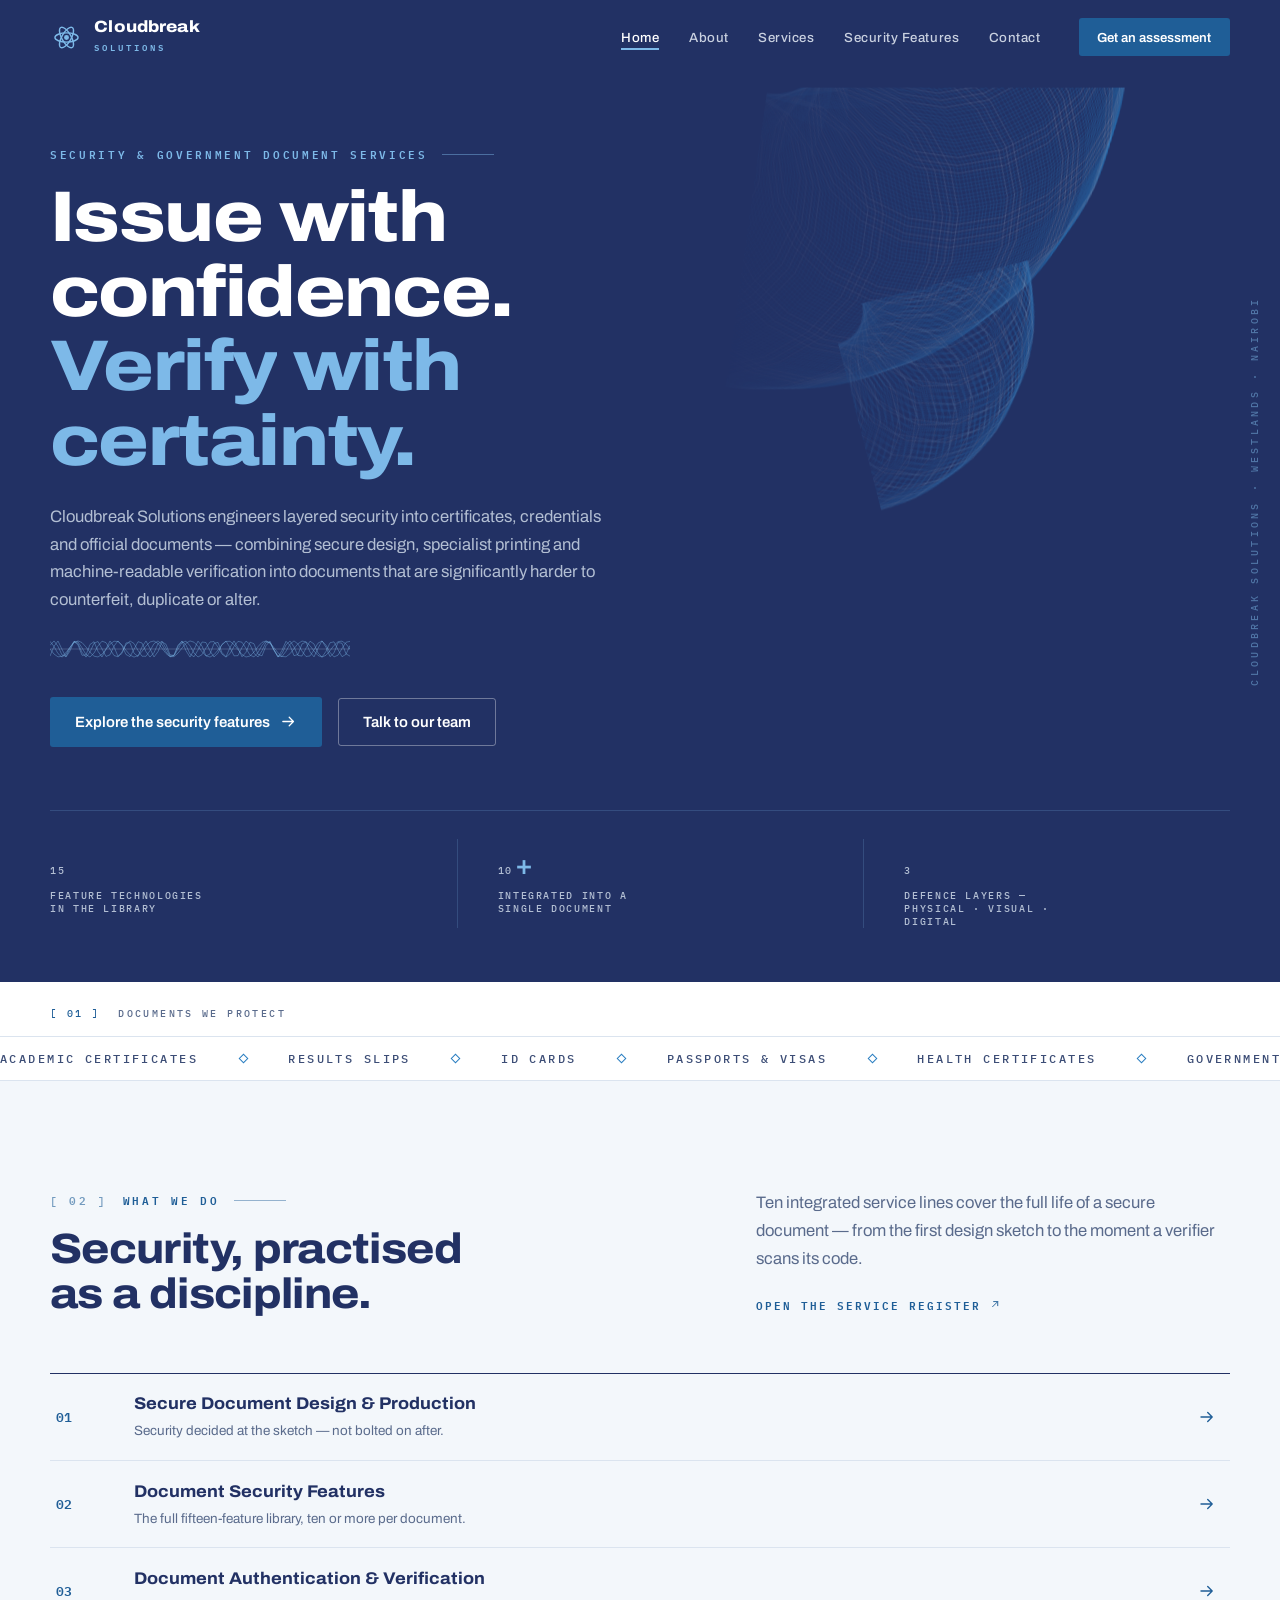
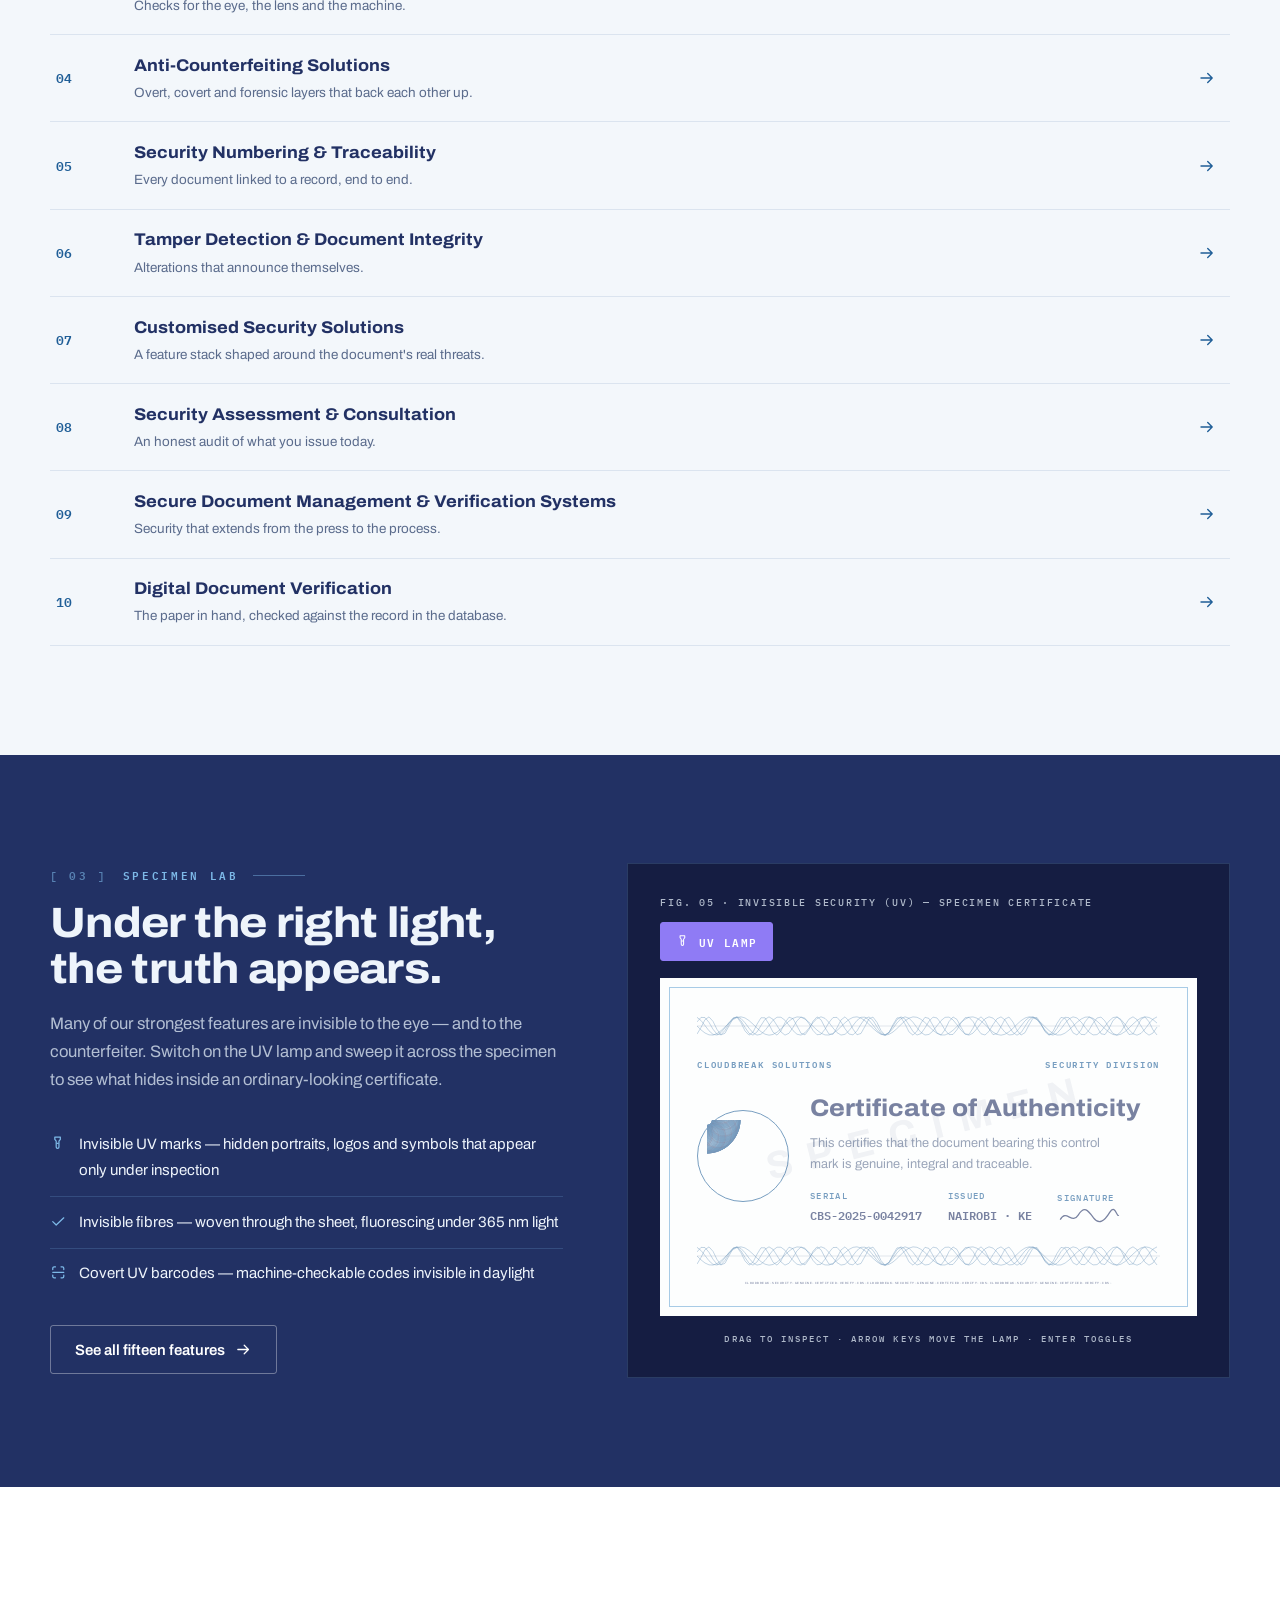
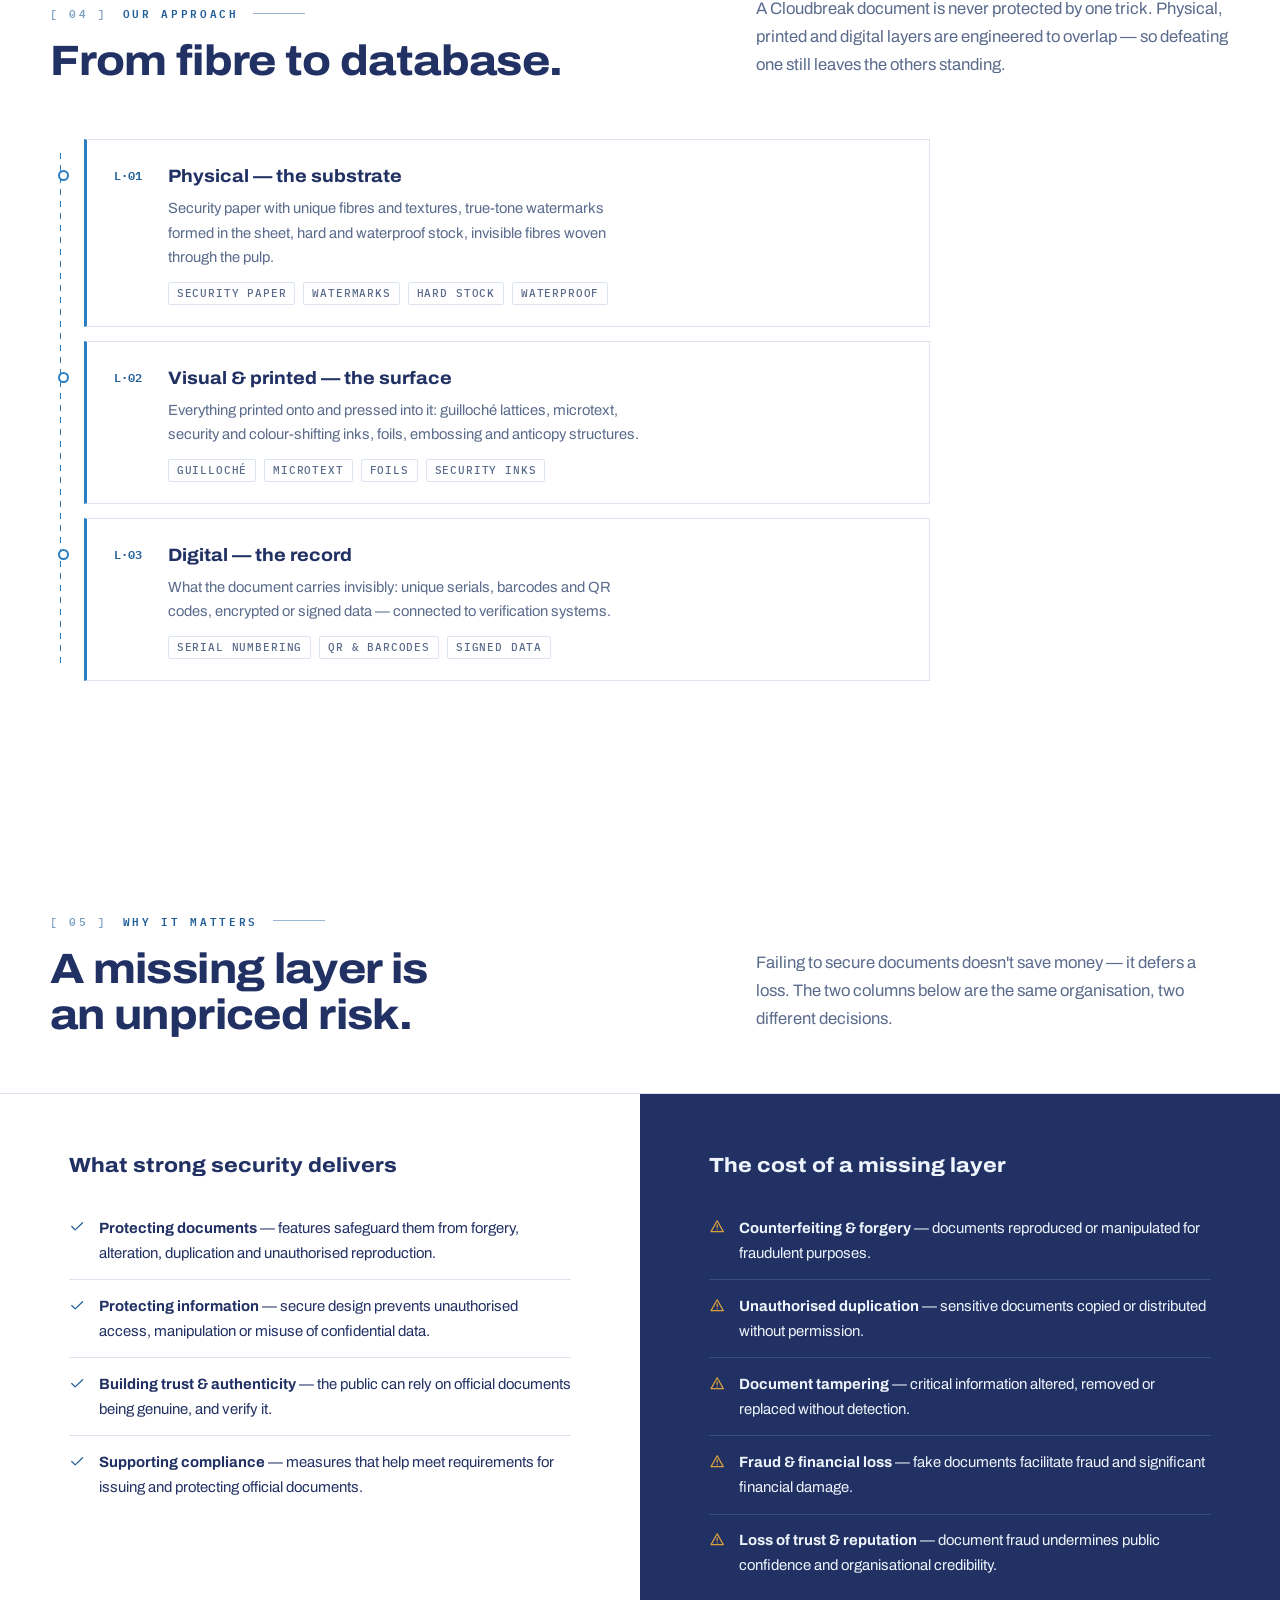
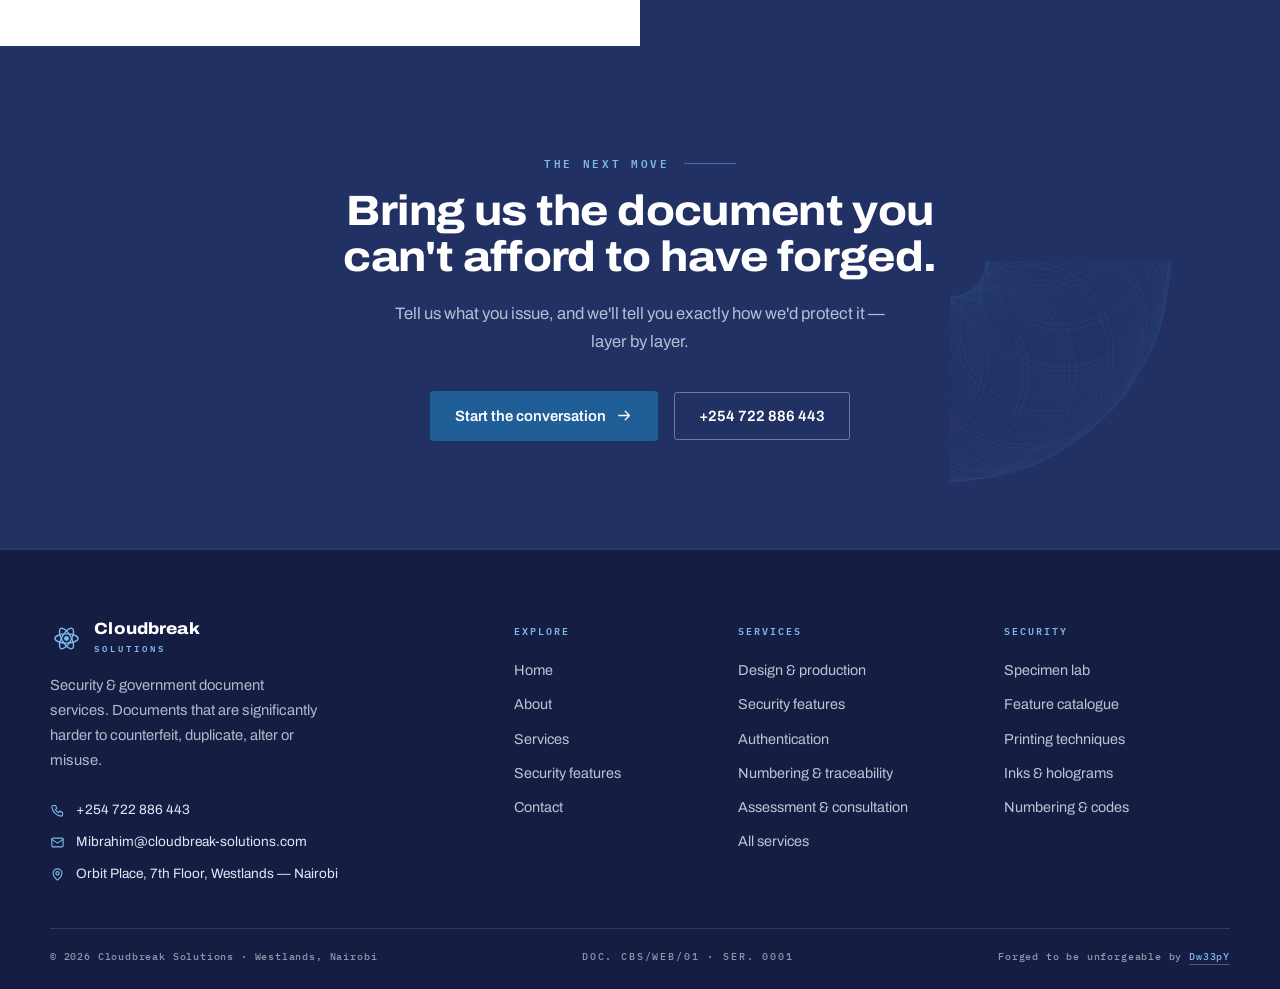
==== index.html @ 5cc78b17 "first commit" ====
<!DOCTYPE html>
<html lang="en">
<head>
<meta charset="UTF-8">
<meta name="viewport" content="width=device-width, initial-scale=1">
<title>Cloudbreak Solutions — Security & Government Document Services | Nairobi, Kenya</title>
<meta name="description" content="Cloudbreak Solutions engineers layered security into certificates, credentials and official documents — secure design, specialist printing and machine-readable verification. Westlands, Nairobi.">
<link rel="canonical" href="https://cloudbreak-solutions.com/">
<meta property="og:type" content="website">
<meta property="og:title" content="Cloudbreak Solutions — Security & Government Document Services">
<meta property="og:description" content="Documents that are significantly harder to counterfeit, duplicate or alter. Issue with confidence. Verify with certainty.">
<meta property="og:url" content="https://cloudbreak-solutions.com/">
<meta property="og:image" content="https://cloudbreak-solutions.com/images/og-image.jpg">
<meta name="twitter:card" content="summary_large_image">
<meta name="theme-color" content="#223164">
<link rel="icon" href="favicon.svg" type="image/svg+xml">
<link rel="manifest" href="site.webmanifest">
<link rel="preconnect" href="https://fonts.googleapis.com">
<link rel="preconnect" href="https://fonts.gstatic.com" crossorigin>
<link href="https://fonts.googleapis.com/css2?family=Archivo:wdth,wght@62..125,300..900&family=IBM+Plex+Mono:wght@400;500;600&display=swap" rel="stylesheet">
<link rel="stylesheet" href="styles.css">
<noscript><style>.rv{opacity:1;transform:none}.mq-track{animation:none}.mq{overflow-x:auto}.lamp,.bench-hint,.uv{display:none}</style></noscript>
<script type="application/ld+json">
{"@context":"https://schema.org","@type":"Organization","name":"Cloudbreak Solutions","url":"https://cloudbreak-solutions.com/","logo":"https://cloudbreak-solutions.com/favicon.svg","email":"Mibrahim@cloudbreak-solutions.com","telephone":"+254722886443","address":{"@type":"PostalAddress","streetAddress":"Orbit Place, 7th Floor, Westlands","addressLocality":"Nairobi","addressCountry":"KE"},"description":"Security and government document services — secure document design, security printing, authentication and verification."}
</script>
</head>
<body>
<a class="skip" href="#main">Skip to content</a>

<!-- ===== SVG ICON SPRITE — shared across all pages ===== -->
<svg xmlns="http://www.w3.org/2000/svg" style="display:none" aria-hidden="true">
  <symbol id="i-rose" viewBox="0 0 40 40"><g fill="none" stroke="currentColor" stroke-width="1.7"><ellipse cx="20" cy="20" rx="14" ry="5.6"/><ellipse cx="20" cy="20" rx="14" ry="5.6" transform="rotate(60 20 20)"/><ellipse cx="20" cy="20" rx="14" ry="5.6" transform="rotate(120 20 20)"/></g><circle cx="20" cy="20" r="3" fill="currentColor"/></symbol>
  <symbol id="i-arrow" viewBox="0 0 24 24"><path d="M4 12h15M13 6l6 6-6 6"/></symbol>
  <symbol id="i-up" viewBox="0 0 24 24"><path d="M7 17 17 7M9 7h8v8"/></symbol>
  <symbol id="i-phone" viewBox="0 0 24 24"><path d="M5 4h4l2 5-2.5 1.5a12 12 0 0 0 5 5L15 13l5 2v4a2 2 0 0 1-2.2 2A17 17 0 0 1 3 6.2 2 2 0 0 1 5 4z"/></symbol>
  <symbol id="i-mail" viewBox="0 0 24 24"><rect x="3" y="5" width="18" height="14" rx="2"/><path d="m3 7 9 6 9-6"/></symbol>
  <symbol id="i-pin" viewBox="0 0 24 24"><path d="M12 21s-7-5.4-7-11a7 7 0 0 1 14 0c0 5.6-7 11-7 11z"/><circle cx="12" cy="10" r="2.6"/></symbol>
  <symbol id="i-check" viewBox="0 0 24 24"><path d="m4 12.5 5 5L20 7"/></symbol>
  <symbol id="i-alert" viewBox="0 0 24 24"><path d="M12 4 21 20H3L12 4z"/><path d="M12 10v4M12 17.2v.1"/></symbol>
  <symbol id="i-uv" viewBox="0 0 24 24"><path d="M7 3h8v3.5L13 9v8.5a2 2 0 0 1-4 0V9L7 6.5V3z"/><path d="M10 12h2"/></symbol>
  <symbol id="i-layers" viewBox="0 0 24 24"><path d="m12 3 9 5-9 5-9-5 9-5z"/><path d="m3 13 9 5 9-5"/><path d="m3 17 9 5 9-5" opacity=".45"/></symbol>
  <symbol id="i-send" viewBox="0 0 24 24"><path d="M22 3 11 14M22 3l-7 19-4-9-9-4 20-7z"/></symbol>
  <symbol id="i-ok" viewBox="0 0 24 24"><circle cx="12" cy="12" r="9"/><path d="m8 12.5 2.8 2.8L16.5 9"/></symbol>
  <symbol id="i-chev" viewBox="0 0 24 24"><path d="m6 9 6 6 6-6"/></symbol>
  <symbol id="i-scan" viewBox="0 0 24 24"><path d="M4 8V6a2 2 0 0 1 2-2h2M16 4h2a2 2 0 0 1 2 2v2M20 16v2a2 2 0 0 1-2 2h-2M8 20H6a2 2 0 0 1-2-2v-2M4 12h16"/></symbol>
  <symbol id="i-shield" viewBox="0 0 24 24"><path d="m12 3 7 3v5.5c0 4.7-3.2 7.6-7 8.9-3.8-1.3-7-4.2-7-8.9V6l7-3z"/></symbol>
</svg>

<!-- ===== HEADER ===== -->
<header class="hdr">
  <div class="hdr-in container">
    <a class="brand" href="index.html">
      <svg class="brand-mark" aria-hidden="true" focusable="false"><use href="#i-rose"/></svg>
      <span class="brand-txt">Cloudbreak<small>SOLUTIONS</small></span>
    </a>
    <nav class="nav" aria-label="Primary">
      <ul class="nav-list">
        <li><a href="index.html" aria-current="page">Home</a></li>
        <li><a href="about.html">About</a></li>
        <li><a href="services.html">Services</a></li>
        <li><a href="features.html">Security Features</a></li>
        <li><a href="contact.html">Contact</a></li>
      </ul>
    </nav>
    <a class="btn btn-primary btn-sm hdr-cta" href="contact.html">Get an assessment</a>
    <button class="nav-toggle" type="button" aria-expanded="false" aria-controls="mnav" aria-label="Open menu"><span></span><span></span></button>
  </div>
</header>

<!-- ===== MOBILE NAV ===== -->
<div class="mnav" id="mnav" aria-hidden="true">
  <nav class="mnav-nav" aria-label="Mobile">
    <a href="index.html" style="--i:0"><span class="mn">01</span>Home</a>
    <a href="about.html" style="--i:1"><span class="mn">02</span>About</a>
    <a href="services.html" style="--i:2"><span class="mn">03</span>Services</a>
    <a href="features.html" style="--i:3"><span class="mn">04</span>Security Features</a>
    <a href="contact.html" style="--i:4"><span class="mn">05</span>Contact</a>
    <a class="btn btn-primary mnav-cta" href="contact.html" style="--i:5">Get an assessment</a>
  </nav>
  <div class="mnav-foot mono">
    <a href="tel:+254722886443">+254 722 886 443</a>
    <a href="mailto:Mibrahim@cloudbreak-solutions.com">Mibrahim@cloudbreak-solutions.com</a>
  </div>
</div>

<main id="main">

  <!-- ===== HERO — animated guilloché rosette ===== -->
  <section class="hero">
    <div class="hero-cv" aria-hidden="true"><canvas data-guilloche="hero"></canvas></div>
    <p class="hero-side mono" aria-hidden="true">CLOUDBREAK SOLUTIONS · WESTLANDS · NAIROBI</p>
    <div class="container hero-in">
      <div class="hero-body">
        <p class="eyebrow rv">Security &amp; Government Document Services</p>
        <h1 class="h-display">
          <span class="split" data-split>Issue with confidence.</span>
          <span class="split tone" data-split>Verify with certainty.</span>
        </h1>
        <p class="lead">Cloudbreak Solutions engineers layered security into certificates, credentials and official documents — combining secure design, specialist printing and machine-readable verification into documents that are significantly harder to counterfeit, duplicate or alter.</p>
        <canvas class="hero-orn" data-guilloche="strip" data-ink="dark" aria-hidden="true"></canvas>
        <div class="hero-cta rv">
          <a class="btn btn-primary" href="features.html">Explore the security features <svg class="ic" aria-hidden="true"><use href="#i-arrow"/></svg></a>
          <a class="btn btn-ghost" href="contact.html">Talk to our team</a>
        </div>
      </div>
      <div class="hero-stats rv">
        <div class="stat"><b><span data-count="15">15</span></b><span>feature technologies in the library</span></div>
        <div class="stat"><b><span data-count="10">10</span><i class="sfx">+</i></b><span>integrated into a single document</span></div>
        <div class="stat"><b><span data-count="3">3</span></b><span>defence layers — physical · visual · digital</span></div>
      </div>
    </div>
  </section>

  <!-- ===== 01 · DOCUMENTS WE PROTECT — marquee ===== -->
  <section class="mq-sec" aria-label="Documents we protect">
    <div class="container"><p class="mq-cap mono"><span class="idx">[ 01 ]</span> DOCUMENTS WE PROTECT</p></div>
    <div class="mq">
      <div class="mq-track" data-mq>
        <div class="mq-group">
          <span class="mq-item">Academic certificates</span><span class="mq-item">Results slips</span><span class="mq-item">ID cards</span><span class="mq-item">Passports &amp; visas</span><span class="mq-item">Health certificates</span><span class="mq-item">Government licences</span><span class="mq-item">Security clearances</span><span class="mq-item">Birth certificates</span><span class="mq-item">Land documents</span><span class="mq-item">Official letters</span><span class="mq-item">Tickets &amp; secure labels</span><span class="mq-item">Product authentication</span>
        </div>
      </div>
    </div>
  </section>

  <!-- ===== 02 · WHAT WE DO — service register ===== -->
  <section class="sec sec-tint">
    <div class="container">
      <div class="sec-head">
        <div>
          <p class="eyebrow rv"><span class="idx">[ 02 ]</span> WHAT WE DO</p>
          <h2 class="h-sec rv">Security, practised as a discipline.</h2>
        </div>
        <div class="rv">
          <p class="lead">Ten integrated service lines cover the full life of a secure document — from the first design sketch to the moment a verifier scans its code.</p>
          <a class="sec-link mono" href="services.html">Open the service register <svg class="ic" aria-hidden="true"><use href="#i-up"/></svg></a>
        </div>
      </div>
      <div class="ledger">
        <a class="lrow rv" href="services.html#svc-1"><span class="lrow-n mono">01</span><span class="lrow-b"><strong>Secure Document Design &amp; Production</strong><em>Security decided at the sketch — not bolted on after.</em></span><svg class="ic" aria-hidden="true"><use href="#i-arrow"/></svg></a>
        <a class="lrow rv" style="--d:.04s" href="services.html#svc-2"><span class="lrow-n mono">02</span><span class="lrow-b"><strong>Document Security Features</strong><em>The full fifteen-feature library, ten or more per document.</em></span><svg class="ic" aria-hidden="true"><use href="#i-arrow"/></svg></a>
        <a class="lrow rv" style="--d:.08s" href="services.html#svc-3"><span class="lrow-n mono">03</span><span class="lrow-b"><strong>Document Authentication &amp; Verification</strong><em>Checks for the eye, the lens and the machine.</em></span><svg class="ic" aria-hidden="true"><use href="#i-arrow"/></svg></a>
        <a class="lrow rv" style="--d:.12s" href="services.html#svc-4"><span class="lrow-n mono">04</span><span class="lrow-b"><strong>Anti-Counterfeiting Solutions</strong><em>Overt, covert and forensic layers that back each other up.</em></span><svg class="ic" aria-hidden="true"><use href="#i-arrow"/></svg></a>
        <a class="lrow rv" style="--d:.16s" href="services.html#svc-5"><span class="lrow-n mono">05</span><span class="lrow-b"><strong>Security Numbering &amp; Traceability</strong><em>Every document linked to a record, end to end.</em></span><svg class="ic" aria-hidden="true"><use href="#i-arrow"/></svg></a>
        <a class="lrow rv" style="--d:.2s" href="services.html#svc-6"><span class="lrow-n mono">06</span><span class="lrow-b"><strong>Tamper Detection &amp; Document Integrity</strong><em>Alterations that announce themselves.</em></span><svg class="ic" aria-hidden="true"><use href="#i-arrow"/></svg></a>
        <a class="lrow rv" style="--d:.24s" href="services.html#svc-7"><span class="lrow-n mono">07</span><span class="lrow-b"><strong>Customised Security Solutions</strong><em>A feature stack shaped around the document's real threats.</em></span><svg class="ic" aria-hidden="true"><use href="#i-arrow"/></svg></a>
        <a class="lrow rv" style="--d:.28s" href="services.html#svc-8"><span class="lrow-n mono">08</span><span class="lrow-b"><strong>Security Assessment &amp; Consultation</strong><em>An honest audit of what you issue today.</em></span><svg class="ic" aria-hidden="true"><use href="#i-arrow"/></svg></a>
        <a class="lrow rv" style="--d:.32s" href="services.html#svc-9"><span class="lrow-n mono">09</span><span class="lrow-b"><strong>Secure Document Management &amp; Verification Systems</strong><em>Security that extends from the press to the process.</em></span><svg class="ic" aria-hidden="true"><use href="#i-arrow"/></svg></a>
        <a class="lrow rv" style="--d:.36s" href="services.html#svc-10"><span class="lrow-n mono">10</span><span class="lrow-b"><strong>Digital Document Verification</strong><em>The paper in hand, checked against the record in the database.</em></span><svg class="ic" aria-hidden="true"><use href="#i-arrow"/></svg></a>
      </div>
    </div>
  </section>

  <!-- ===== 03 · SPECIMEN LAB — interactive UV demo ===== -->
  <section class="sec sec-dark">
    <div class="container">
      <div class="uv-grid">
        <div class="uv-copy">
          <p class="eyebrow rv"><span class="idx">[ 03 ]</span> SPECIMEN LAB</p>
          <h2 class="h-sec rv">Under the right light, the truth appears.</h2>
          <p class="lead rv">Many of our strongest features are invisible to the eye — and to the counterfeiter. Switch on the UV lamp and sweep it across the specimen to see what hides inside an ordinary-looking certificate.</p>
          <ul class="tick-list rv">
            <li><svg class="ic" aria-hidden="true"><use href="#i-uv"/></svg><span>Invisible UV marks — hidden portraits, logos and symbols that appear only under inspection</span></li>
            <li><svg class="ic" aria-hidden="true"><use href="#i-check"/></svg><span>Invisible fibres — woven through the sheet, fluorescing under 365&nbsp;nm light</span></li>
            <li><svg class="ic" aria-hidden="true"><use href="#i-scan"/></svg><span>Covert UV barcodes — machine-checkable codes invisible in daylight</span></li>
          </ul>
          <a class="btn btn-ghost rv" href="features.html">See all fifteen features <svg class="ic" aria-hidden="true"><use href="#i-arrow"/></svg></a>
        </div>

        <!-- UV lamp bench — JS-driven: drag / arrow keys / Enter to toggle -->
        <div class="bench uv-bench rv" tabindex="0" role="group" aria-label="Interactive UV lamp demonstration. Press Enter to toggle the lamp, use the arrow keys to move it.">
          <div class="bench-bar">
            <span class="bench-cap">FIG. 05 · INVISIBLE SECURITY (UV) — SPECIMEN CERTIFICATE</span>
            <button class="lamp" type="button" aria-pressed="false"><svg class="ic" aria-hidden="true"><use href="#i-uv"/></svg>UV LAMP</button>
          </div>
          <div class="cert">
            <canvas class="cert-strip" data-guilloche="strip" data-ink="light" aria-hidden="true"></canvas>
            <div class="cert-head"><span>CLOUDBREAK SOLUTIONS</span><span>SECURITY DIVISION</span></div>
            <div class="cert-body">
              <div class="cert-seal"><canvas data-guilloche="rosette" data-ink="light" aria-hidden="true"></canvas></div>
              <div>
                <h3 class="cert-title">Certificate of Authenticity</h3>
                <p class="cert-line">This certifies that the document bearing this control mark is genuine, integral and traceable.</p>
                <div class="cert-meta">
                  <div><span>SERIAL</span><b>CBS-2025-0042917</b></div>
                  <div><span>ISSUED</span><b>NAIROBI · KE</b></div>
                  <div><span>SIGNATURE</span><svg viewBox="0 0 70 20" aria-hidden="true"><path d="M3 14C10 2 16 20 23 9S34 4 40 12 52 16 58 6 66 12 68 9" fill="none" stroke="currentColor" stroke-width="1.4"/></svg></div>
                </div>
              </div>
            </div>
            <canvas class="cert-strip" data-guilloche="strip" data-ink="light" aria-hidden="true"></canvas>
            <p class="cert-micro" aria-hidden="true">CL0UDBREAK·SECURITY·GENUINE·CERTIFIED·VERIFY·CBS·CL0UDBREAK·SECURITY·GENUINE·CERTIFIED·VERIFY·CBS·CL0UDBREAK·SECURITY·GENUINE·CERTIFIED·VERIFY·CBS·</p>
            <!-- UV-reactive layer — revealed only inside the lamp beam -->
            <div class="uv" aria-hidden="true">
              <span class="uv-word">UV VERIFIED</span>
              <span class="uv-portrait"><svg viewBox="0 0 100 100" aria-hidden="true"><circle cx="50" cy="34" r="16"/><path d="M18 96c2-22 15-32 32-32s30 10 32 32"/></svg></span>
              <span class="uv-code"></span>
              <span class="uv-fibres"></span>
            </div>
            <span class="torch" aria-hidden="true"></span>
          </div>
          <span class="bench-hint mono">DRAG TO INSPECT · ARROW KEYS MOVE THE LAMP · ENTER TOGGLES</span>
        </div>
      </div>
    </div>
  </section>

  <!-- ===== 04 · OUR APPROACH — document cross-section ===== -->
  <section class="sec">
    <div class="container">
      <div class="sec-head">
        <div>
          <p class="eyebrow rv"><span class="idx">[ 04 ]</span> OUR APPROACH</p>
          <h2 class="h-sec rv">From fibre to database.</h2>
        </div>
        <p class="lead rv">A Cloudbreak document is never protected by one trick. Physical, printed and digital layers are engineered to overlap — so defeating one still leaves the others standing.</p>
      </div>
      <div class="stack">
        <div class="stack-row rv">
          <span class="stack-num mono">L·01</span>
          <div>
            <h3>Physical — the substrate</h3>
            <p>Security paper with unique fibres and textures, true-tone watermarks formed in the sheet, hard and waterproof stock, invisible fibres woven through the pulp.</p>
            <div class="stack-tags"><span class="tag">Security paper</span><span class="tag">Watermarks</span><span class="tag">Hard stock</span><span class="tag">Waterproof</span></div>
          </div>
        </div>
        <div class="stack-row rv" style="--d:.08s">
          <span class="stack-num mono">L·02</span>
          <div>
            <h3>Visual &amp; printed — the surface</h3>
            <p>Everything printed onto and pressed into it: guilloché lattices, microtext, security and colour-shifting inks, foils, embossing and anticopy structures.</p>
            <div class="stack-tags"><span class="tag">Guilloché</span><span class="tag">Microtext</span><span class="tag">Foils</span><span class="tag">Security inks</span></div>
          </div>
        </div>
        <div class="stack-row rv" style="--d:.16s">
          <span class="stack-num mono">L·03</span>
          <div>
            <h3>Digital — the record</h3>
            <p>What the document carries invisibly: unique serials, barcodes and QR codes, encrypted or signed data — connected to verification systems.</p>
            <div class="stack-tags"><span class="tag">Serial numbering</span><span class="tag">QR &amp; barcodes</span><span class="tag">Signed data</span></div>
          </div>
        </div>
      </div>
    </div>
  </section>

  <!-- ===== 05 · WHY IT MATTERS — deliver vs risk ===== -->
  <section class="sec" style="padding-bottom:0">
    <div class="container sec-head">
      <div>
        <p class="eyebrow rv"><span class="idx">[ 05 ]</span> WHY IT MATTERS</p>
        <h2 class="h-sec rv">A missing layer is an unpriced risk.</h2>
      </div>
      <p class="lead rv">Failing to secure documents doesn't save money — it defers a loss. The two columns below are the same organisation, two different decisions.</p>
    </div>
    <div class="risk-grid rv">
      <div class="risk-col risk-gain">
        <div class="container">
          <h3>What strong security delivers</h3>
          <ul class="risk-list">
            <li><svg class="ic" aria-hidden="true"><use href="#i-check"/></svg><span><strong>Protecting documents</strong> — features safeguard them from forgery, alteration, duplication and unauthorised reproduction.</span></li>
            <li><svg class="ic" aria-hidden="true"><use href="#i-check"/></svg><span><strong>Protecting information</strong> — secure design prevents unauthorised access, manipulation or misuse of confidential data.</span></li>
            <li><svg class="ic" aria-hidden="true"><use href="#i-check"/></svg><span><strong>Building trust &amp; authenticity</strong> — the public can rely on official documents being genuine, and verify it.</span></li>
            <li><svg class="ic" aria-hidden="true"><use href="#i-check"/></svg><span><strong>Supporting compliance</strong> — measures that help meet requirements for issuing and protecting official documents.</span></li>
          </ul>
        </div>
      </div>
      <div class="risk-col risk-loss">
        <div class="container">
          <h3>The cost of a missing layer</h3>
          <ul class="risk-list">
            <li><svg class="ic" aria-hidden="true"><use href="#i-alert"/></svg><span><strong>Counterfeiting &amp; forgery</strong> — documents reproduced or manipulated for fraudulent purposes.</span></li>
            <li><svg class="ic" aria-hidden="true"><use href="#i-alert"/></svg><span><strong>Unauthorised duplication</strong> — sensitive documents copied or distributed without permission.</span></li>
            <li><svg class="ic" aria-hidden="true"><use href="#i-alert"/></svg><span><strong>Document tampering</strong> — critical information altered, removed or replaced without detection.</span></li>
            <li><svg class="ic" aria-hidden="true"><use href="#i-alert"/></svg><span><strong>Fraud &amp; financial loss</strong> — fake documents facilitate fraud and significant financial damage.</span></li>
            <li><svg class="ic" aria-hidden="true"><use href="#i-alert"/></svg><span><strong>Loss of trust &amp; reputation</strong> — document fraud undermines public confidence and organisational credibility.</span></li>
          </ul>
        </div>
      </div>
    </div>
  </section>

  <!-- ===== CTA ===== -->
  <section class="cta">
    <div class="cta-cv" aria-hidden="true"><canvas data-guilloche="rosette"></canvas></div>
    <div class="container cta-in">
      <p class="eyebrow rv" style="justify-content:center">The next move</p>
      <h2 class="h-sec rv">Bring us the document you can't afford to have forged.</h2>
      <p class="lead rv">Tell us what you issue, and we'll tell you exactly how we'd protect it — layer by layer.</p>
      <div class="hero-cta rv" style="justify-content:center">
        <a class="btn btn-primary" href="contact.html">Start the conversation <svg class="ic" aria-hidden="true"><use href="#i-arrow"/></svg></a>
        <a class="btn btn-ghost mono" href="tel:+254722886443">+254 722 886 443</a>
      </div>
    </div>
  </section>
</main>

<!-- ===== FOOTER ===== -->
<footer class="ftr">
  <div class="container ftr-top">
    <div class="ftr-brand">
      <a class="brand" href="index.html">
        <svg class="brand-mark" aria-hidden="true"><use href="#i-rose"/></svg>
        <span class="brand-txt">Cloudbreak<small>SOLUTIONS</small></span>
      </a>
      <p>Security &amp; government document services. Documents that are significantly harder to counterfeit, duplicate, alter or misuse.</p>
      <ul class="ftr-ctt">
        <li><svg class="ic" aria-hidden="true"><use href="#i-phone"/></svg><a href="tel:+254722886443">+254 722 886 443</a></li>
        <li><svg class="ic" aria-hidden="true"><use href="#i-mail"/></svg><a href="mailto:Mibrahim@cloudbreak-solutions.com">Mibrahim@cloudbreak-solutions.com</a></li>
        <li><svg class="ic" aria-hidden="true"><use href="#i-pin"/></svg><span>Orbit Place, 7th Floor, Westlands — Nairobi</span></li>
      </ul>
    </div>
    <div class="ftr-col">
      <h4>Explore</h4>
      <ul>
        <li><a href="index.html">Home</a></li>
        <li><a href="about.html">About</a></li>
        <li><a href="services.html">Services</a></li>
        <li><a href="features.html">Security features</a></li>
        <li><a href="contact.html">Contact</a></li>
      </ul>
    </div>
    <div class="ftr-col">
      <h4>Services</h4>
      <ul>
        <li><a href="services.html#svc-1">Design &amp; production</a></li>
        <li><a href="services.html#svc-2">Security features</a></li>
        <li><a href="services.html#svc-3">Authentication</a></li>
        <li><a href="services.html#svc-5">Numbering &amp; traceability</a></li>
        <li><a href="services.html#svc-8">Assessment &amp; consultation</a></li>
        <li><a href="services.html">All services</a></li>
      </ul>
    </div>
    <div class="ftr-col">
      <h4>Security</h4>
      <ul>
        <li><a href="features.html#lab">Specimen lab</a></li>
        <li><a href="features.html#catalog">Feature catalogue</a></li>
        <li><a href="features.html#print">Printing techniques</a></li>
        <li><a href="features.html#inks">Inks &amp; holograms</a></li>
        <li><a href="features.html#codes">Numbering &amp; codes</a></li>
      </ul>
    </div>
  </div>
  <div class="container ftr-bot">
    <p>© <span data-year>2025</span> Cloudbreak Solutions · Westlands, Nairobi</p>
    <p class="ftr-serial">DOC. CBS/WEB/01 · SER. 0001</p>
    <p class="ftr-credit">Forged to be unforgeable by <a href="https://dw33py.netlify.app" target="_blank" rel="noopener noreferrer">Dw33pY</a></p>
  </div>
</footer>

<script src="script.js"></script>
</body>
</html>
---- styles.css ----
/* ==========================================================================
   CLOUDBREAK SOLUTIONS — styles.css
   Design language: security-print specimen sheet. Navy #223164, brand blue
   #2a7ec1, white. Sharp corners, hairlines, mono labels, guilloché motifs.
   ========================================================================== */

/* ====== QUICK SETTINGS — edit these, don't touch below ====== */
:root{
  --navy:#223164;            /* primary brand navy — headers, dark sections */
  --navy-deep:#151d42;       /* darker navy shade — footer, bench panels */
  --accent:#2a7ec1;          /* brand blue — graphics, links, large accents */
  --accent-deep:#1f5e97;     /* darker blue shade — buttons & small text on white (AA) */
  --accent-bright:#7db9e8;   /* light blue tint — accents on navy backgrounds */
  --paper:#ffffff;
  --paper-tint:#f3f7fb;      /* near-white blue tint — alternating light sections */
  --muted:#5a6b8c;           /* secondary text on light */
  --muted-dark:rgba(230,240,250,.74); /* secondary text on navy */
  --line:#dbe4ef;            /* hairlines on light */
  --line-dark:rgba(125,185,232,.2);   /* hairlines on navy */
  --uv:#8f7bf5;              /* UV violet — demo elements ONLY (represents real UV ink) */
  --gold:#c19a3f;            /* gold foil — specimen seal ONLY */
  --risk:#d9a13b;            /* amber — risk markers ONLY */
  --err:#b3261e;             /* form error red */
  --ok:#1e7d46;              /* form success green */
  --font-d:'Archivo','Helvetica Neue',Helvetica,Arial,sans-serif;
  --font-m:'IBM Plex Mono','Courier New',monospace;
  --ease:cubic-bezier(.22,.75,.25,1);
  --max:1180px;
}

/* ===== Reset & base ===== */
*,*::before,*::after{box-sizing:border-box;margin:0;padding:0}
html{scroll-behavior:smooth;scroll-padding-top:96px;color-scheme:light}
body{font:400 1.02rem/1.68 var(--font-d);color:var(--navy);background:var(--paper);-webkit-font-smoothing:antialiased;overflow-x:clip}
img{max-width:100%;display:block}
a{color:inherit}
button{font:inherit;color:inherit}
::selection{background:var(--accent);color:#fff}
:focus-visible{outline:2px solid var(--accent);outline-offset:3px;border-radius:2px}
.sec-dark :focus-visible,.hero :focus-visible,.cta :focus-visible,.ftr :focus-visible{outline-color:var(--accent-bright)}
body.lock{overflow:hidden}

.container{width:min(100% - clamp(1.5rem,4vw,3rem),var(--max));margin-inline:auto}
.sr-only{position:absolute;width:1px;height:1px;overflow:hidden;clip:rect(0 0 0 0);white-space:nowrap}
.skip{position:fixed;top:-60px;left:1rem;z-index:99;background:var(--navy);color:#fff;padding:.7rem 1.1rem;font:600 .8rem var(--font-m);text-decoration:none;transition:top .25s}
.skip:focus{top:12px}

/* ===== Type helpers ===== */
.h-display{font-weight:800;font-stretch:114%;line-height:1.04;letter-spacing:-.022em;font-size:clamp(2.55rem,5.6vw,4.5rem);text-wrap:balance}
.h-sec{font-size:clamp(1.85rem,3.4vw,2.65rem);font-weight:760;font-stretch:110%;line-height:1.08;letter-spacing:-.015em;text-wrap:balance}
.lead{font-size:clamp(1.02rem,1.3vw,1.14rem);color:var(--muted);max-width:58ch}
.mono{font-family:var(--font-m)}
.eyebrow{display:flex;align-items:center;gap:.9rem;font:600 .7rem/1.5 var(--font-m);letter-spacing:.24em;text-transform:uppercase;color:var(--accent-deep);margin-bottom:1.1rem}
.eyebrow::after{content:"";width:52px;height:1px;background:currentColor;opacity:.45}
.eyebrow .idx{opacity:.6}
.sec-dark .eyebrow,.hero .eyebrow,.cta .eyebrow{color:var(--accent-bright)}
.tone{color:var(--accent-bright)}
.ic{width:1.1em;height:1.1em;stroke:currentColor;fill:none;stroke-width:1.8;stroke-linecap:round;stroke-linejoin:round;flex:none}
.tag{font:500 .66rem/1 var(--font-m);letter-spacing:.08em;text-transform:uppercase;padding:.5em .75em;border:1px solid var(--line);border-radius:2px;color:var(--muted);white-space:nowrap}
.sec-link{display:inline-flex;align-items:center;gap:.5rem;margin-top:1rem;font:600 .7rem var(--font-m);letter-spacing:.18em;text-transform:uppercase;color:var(--accent-deep);text-decoration:none}
.sec-link:hover{color:var(--navy)}
.sec-link .ic{transition:transform .3s var(--ease)}
.sec-link:hover .ic{transform:translate(3px,-3px)}

/* Two-corner crop marks — print-sheet detail used on framed visuals */
.corners{position:absolute;inset:0;pointer-events:none}
.corners::before,.corners::after{content:"";position:absolute;width:14px;height:14px;border:0 solid var(--accent-deep)}
.corners::before{top:7px;left:7px;border-top-width:1.5px;border-left-width:1.5px}
.corners::after{bottom:7px;right:7px;border-bottom-width:1.5px;border-right-width:1.5px}

/* ===== Buttons ===== */
.btn{display:inline-flex;align-items:center;gap:.6rem;font:600 .93rem var(--font-d);padding:.95rem 1.5rem;border-radius:3px;border:1px solid transparent;cursor:pointer;text-decoration:none;transition:background .25s,color .25s,border-color .25s,transform .25s var(--ease),box-shadow .25s}
.btn .ic{width:17px;height:17px;transition:transform .3s var(--ease)}
.btn:hover .ic{transform:translateX(3px)}
.btn-primary{background:var(--accent-deep);color:#fff}          /* solid CTA — deep blue passes AA with white text */
.btn-primary:hover{background:var(--accent);transform:translateY(-2px);box-shadow:0 12px 28px rgba(31,94,151,.3)}
.btn-ghost{border-color:rgba(255,255,255,.35);color:#fff;background:transparent}   /* secondary CTA on dark */
.btn-ghost:hover{border-color:#fff;background:#fff;color:var(--navy)}
.btn-sm{padding:.65rem 1.1rem;font-size:.82rem}

/* ===== Header ===== */
.hdr{position:fixed;inset:0 0 auto;z-index:50;background:var(--navy);color:#fff;transition:box-shadow .35s}
.hdr.scrolled{box-shadow:0 1px 0 var(--line-dark),0 14px 34px rgba(10,15,40,.28)}
.hdr-in{display:flex;align-items:center;gap:1.6rem;height:74px}
.brand{display:flex;align-items:center;gap:.7rem;text-decoration:none;margin-right:auto}
.brand-mark{width:33px;height:33px;color:var(--accent-bright)}
.brand-txt{display:flex;flex-direction:column;line-height:1;font-weight:800;font-stretch:112%;font-size:1.02rem;letter-spacing:.01em;color:#fff}
.brand-txt small{font:600 .54rem var(--font-m);letter-spacing:.34em;color:var(--accent-bright);margin-top:.32em}
.nav-list{display:flex;gap:.25rem;list-style:none}
.nav-list a{display:block;padding:.6rem .8rem;font:500 .83rem var(--font-d);letter-spacing:.04em;text-decoration:none;color:rgba(238,244,251,.82);position:relative}
.nav-list a::after{content:"";position:absolute;left:.8rem;right:.8rem;bottom:.28rem;height:2px;background:var(--accent-bright);transform:scaleX(0);transform-origin:left;transition:transform .35s var(--ease)}
.nav-list a:hover{color:#fff}
.nav-list a:hover::after{transform:scaleX(.5)}
.nav-list a[aria-current="page"]{color:#fff}
.nav-list a[aria-current="page"]::after{transform:scaleX(1)}
.nav-toggle{display:none;position:relative;width:44px;height:44px;background:none;border:1px solid rgba(255,255,255,.28);border-radius:3px;cursor:pointer}
.nav-toggle span{position:absolute;left:12px;right:12px;height:1.8px;background:#fff;top:calc(50% - 4px);transition:.35s var(--ease)}
.nav-toggle span:last-child{top:calc(50% + 3.4px)}
.nav-toggle[aria-expanded="true"] span:first-child{transform:translateY(3.7px) rotate(45deg)}
.nav-toggle[aria-expanded="true"] span:last-child{transform:translateY(-3.7px) rotate(-45deg)}

/* Mobile overlay nav — full-screen, staggered links */
.mnav{position:fixed;inset:0;z-index:49;background:var(--navy-deep);display:flex;flex-direction:column;justify-content:center;gap:3rem;padding:6.5rem 2.2rem 2.5rem;visibility:hidden;opacity:0;transition:opacity .35s,visibility .35s}
.mnav.open{visibility:visible;opacity:1}
.mnav-nav{display:flex;flex-direction:column;gap:.4rem}
.mnav-nav a:not(.mnav-cta){display:block;padding:.55rem 0;font-size:1.7rem;font-weight:750;font-stretch:110%;letter-spacing:-.01em;text-decoration:none;color:#fff;transform:translateY(16px);opacity:0;transition:transform .5s var(--ease),opacity .5s;transition-delay:calc(var(--i)*60ms)}
.mnav.open .mnav-nav a:not(.mnav-cta){transform:none;opacity:1}
.mn{font:500 .72rem var(--font-m);color:var(--accent-bright);margin-right:1rem}
.mnav-cta{align-self:flex-start;margin-top:1rem}
.mnav-foot{display:flex;flex-direction:column;gap:.5rem;font-size:.78rem}
.mnav-foot a{color:var(--muted-dark);text-decoration:none}
.mnav-foot a:hover{color:#fff}

/* ===== Hero ===== */
.hero{position:relative;background:var(--navy);color:#fff;overflow:clip;padding:calc(74px + clamp(3rem,8vh,5.5rem)) 0 clamp(2.6rem,6vh,4.2rem)}
.hero-cv{position:absolute;top:50%;right:max(-16vw,-230px);width:min(60vw,780px);aspect-ratio:1;transform:translateY(-52%);pointer-events:none;opacity:.95;
  -webkit-mask-image:linear-gradient(90deg,transparent,rgba(0,0,0,.78) 46%,#000 72%);  /* left fade keeps headline legible over the rosette */
  mask-image:linear-gradient(90deg,transparent,rgba(0,0,0,.78) 46%,#000 72%)}
.hero-cv canvas{width:100%;height:100%}
.hero-page .hero-cv{opacity:.6;width:min(48vw,540px)}
.hero-in{position:relative}
.hero-body{position:relative;max-width:680px}
.hero-body .lead{color:var(--muted-dark);margin:1.5rem 0 1.2rem;max-width:56ch}
.hero-orn{display:block;width:300px;height:30px;margin:0 0 2.1rem}
.hero-cta{display:flex;gap:1rem;flex-wrap:wrap;align-items:center}
.hero-side{position:absolute;right:clamp(.4rem,1.6vw,1.2rem);top:50%;transform:translateY(-50%) rotate(180deg);writing-mode:vertical-rl;font:500 .6rem var(--font-m);letter-spacing:.34em;color:rgba(125,185,232,.5)}
.hero-stats{display:grid;grid-template-columns:repeat(3,1fr);gap:1.5rem 2.5rem;border-top:1px solid var(--line-dark);margin-top:clamp(2.8rem,7vh,4.4rem);padding-top:1.8rem}
.stat{display:flex;flex-direction:column;gap:.45rem}
.stat + .stat{border-left:1px solid var(--line-dark);padding-left:2.5rem}
.stat b{font-size:clamp(2rem,3.3vw,2.9rem);font-weight:800;font-stretch:114%;line-height:1}
.stat .sfx{font-style:normal;font-size:.62em;color:var(--accent-bright);font-weight:700;margin-left:.06em}
.stat span{font:500 .64rem var(--font-m);letter-spacing:.16em;text-transform:uppercase;color:var(--muted-dark);max-width:26ch}
.quick{display:flex;flex-wrap:wrap;gap:.8rem 2.2rem;margin-top:2rem}
.quick a,.quick span{display:inline-flex;align-items:center;gap:.6rem;font:600 .78rem var(--font-m);letter-spacing:.04em;color:#fff;border-bottom:1px solid rgba(125,185,232,.35);padding-bottom:.32rem;text-decoration:none}
.quick a:hover{color:var(--accent-bright)}

/* Word-mask headline reveal */
.split{display:block}
.split .wm{display:inline-block;overflow:hidden;vertical-align:top;padding-bottom:.1em;margin-bottom:-.1em}
.split .wi{display:inline-block;transform:translateY(112%);transition:transform .75s var(--ease);transition-delay:calc(var(--i)*.05s)}
.split.in .wi{transform:none}
h1 .split:nth-of-type(2) .wi{transition-delay:calc(.16s + var(--i)*.05s)}

/* ===== Sections ===== */
.sec{padding-block:clamp(4rem,8.5vw,6.8rem)}
.sec-tint{background:var(--paper-tint)}
.sec-dark{background:var(--navy);color:#eef4fb}
.sec-head{display:grid;grid-template-columns:minmax(0,1.15fr) minmax(0,.85fr);gap:1.6rem 4rem;align-items:end;margin-bottom:clamp(2.2rem,5vw,3.4rem)}
.sec-head .lead{padding-bottom:.35rem}
.sec-dark .lead,.hero .lead{color:var(--muted-dark)}

/* ===== Marquee — documents strip ===== */
.mq-sec{background:var(--paper);padding:1.6rem 0 0}
.mq-cap{font:500 .62rem var(--font-m);letter-spacing:.24em;color:var(--muted);margin-bottom:1rem}
.mq-cap .idx{color:var(--accent-deep);margin-right:.6rem}
.mq{border-block:1px solid var(--line);padding:.85rem 0;overflow:hidden}
.mq-track{display:flex;width:max-content;animation:mq 38s linear infinite}  /* marquee speed — lower = faster, higher = slower */
.mq-group{display:flex;align-items:center}
.mq-item{display:flex;align-items:center;font:500 .76rem var(--font-m);letter-spacing:.2em;text-transform:uppercase;color:#3c4d76;white-space:nowrap;margin-right:2.6rem}
.mq-item::after{content:"";width:7px;height:7px;border:1.4px solid var(--accent);transform:rotate(45deg);margin-left:2.6rem}
@keyframes mq{to{transform:translateX(-50%)}}

/* ===== Service ledger (home) ===== */
.ledger{border-top:1px solid var(--navy)}
.lrow{display:grid;grid-template-columns:58px 1fr 26px;gap:1.2rem;align-items:center;padding:1.05rem .4rem;border-bottom:1px solid var(--line);text-decoration:none;transition:background .25s,padding .25s var(--ease)}
.lrow-n{font:600 .8rem var(--font-m);color:var(--accent-deep)}
.lrow-b strong{display:block;font-size:1.06rem;font-weight:730;font-stretch:106%;transition:color .25s}
.lrow-b em{display:block;font-style:normal;font-size:.84rem;color:var(--muted);margin-top:.1rem}
.lrow .ic{color:var(--accent-deep);transition:transform .3s var(--ease)}
.lrow:hover{background:#fff;padding-left:1rem;padding-right:1rem}
.lrow:hover .lrow-b strong{color:var(--accent-deep)}
.lrow:hover .ic{transform:translateX(4px)}

/* ===== UV bench & specimen certificate ===== */
.uv-grid{display:grid;grid-template-columns:minmax(0,.92fr) minmax(0,1.08fr);gap:2.6rem 4rem;align-items:center}
.uv-copy .h-sec{margin-bottom:1.1rem}
.tick-list{list-style:none;margin:1.6rem 0}
.tick-list li{display:flex;gap:.8rem;align-items:flex-start;padding:.8rem 0;border-bottom:1px solid var(--line);font-size:.94rem}
.tick-list li:last-child{border-bottom:0}
.tick-list .ic{color:var(--accent-deep);margin-top:.2em}
.sec-dark .tick-list li{border-color:var(--line-dark)}
.sec-dark .tick-list .ic{color:var(--accent-bright)}

.bench{position:relative;background:var(--navy-deep);border:1px solid var(--line-dark);padding:clamp(1rem,3vw,2rem)}
.bench-bar{display:flex;justify-content:space-between;align-items:center;gap:.8rem;margin-bottom:1.1rem;flex-wrap:wrap}
.bench-cap{font:500 .6rem var(--font-m);letter-spacing:.18em;color:var(--muted-dark)}
.lamp{display:inline-flex;align-items:center;gap:.55rem;font:600 .66rem var(--font-m);letter-spacing:.14em;color:#fff;background:transparent;border:1px solid rgba(255,255,255,.3);padding:.55rem .9rem;border-radius:3px;cursor:pointer;transition:.25s}
.lamp .ic{width:14px;height:14px}
.lamp:hover{border-color:var(--accent-bright);color:var(--accent-bright)}
.lamp[aria-pressed="true"]{background:var(--uv);border-color:var(--uv);color:#fff}  /* lamp ON glows violet — the light it emits */

.cert{position:relative;background:#fdfefe;color:var(--navy);padding:clamp(1.1rem,2.6vw,1.9rem) clamp(1.1rem,3vw,2.3rem);max-width:640px;margin-inline:auto;overflow:hidden;user-select:none;touch-action:pan-y;  /* pan-y: page still scrolls vertically on touch, horizontal drags move the lamp */
  --tx:-300px;--ty:-300px;--r:104px}
.cert::before{content:"";position:absolute;inset:9px;border:1px solid rgba(42,126,193,.4);pointer-events:none}
.cert::after{content:"SPECIMEN";position:absolute;top:44%;left:50%;transform:translate(-50%,-50%) rotate(-14deg);font:700 clamp(1.5rem,4vw,2.4rem) var(--font-d);letter-spacing:.42em;color:rgba(34,49,100,.06);white-space:nowrap;pointer-events:none}
.cert > *{position:relative;transition:opacity .6s}
.cert.lamp-on > *:not(.uv):not(.torch){opacity:.6}  /* lights-down effect while the UV lamp is on */
.cert-strip{display:block;width:100%;height:34px}
.cert-head{display:flex;justify-content:space-between;gap:1rem;font:600 .55rem var(--font-m);letter-spacing:.2em;color:var(--accent-deep);margin:.8rem 0 .3rem}
.cert-body{display:grid;grid-template-columns:auto 1fr;gap:1.3rem;align-items:center;padding:.7rem 0 .9rem}
.cert-seal{width:92px;height:92px;border:1.5px solid var(--accent-deep);border-radius:50%;padding:9px;flex:none}
.cert-seal canvas{width:100%;height:100%}
.cert-title{font-size:clamp(1.1rem,2.4vw,1.5rem);font-weight:760;font-stretch:108%}
.cert-line{font-size:.8rem;color:var(--muted);margin:.3rem 0 .9rem;max-width:42ch}
.cert-meta{display:flex;gap:1.6rem;flex-wrap:wrap;align-items:flex-end}
.cert-meta > div{display:flex;flex-direction:column;gap:.25rem}
.cert-meta span{font:500 .54rem var(--font-m);letter-spacing:.16em;color:var(--accent-deep)}
.cert-meta b{font:600 .76rem var(--font-m)}
.cert-meta svg{width:64px;height:18px;color:var(--navy)}
.cert-micro{font:500 3.4px var(--font-m);letter-spacing:.5px;white-space:nowrap;margin-top:.5rem;text-align:center;opacity:.85}

/* UV layer — visible ONLY inside the lamp beam (radial mask, JS-driven --tx/--ty) */
.uv{position:absolute;inset:0;pointer-events:none;opacity:0;transition:opacity .45s;z-index:2;
  -webkit-mask-image:radial-gradient(circle var(--r) at var(--tx) var(--ty),#000 0 58%,transparent 98%);
  mask-image:radial-gradient(circle var(--r) at var(--tx) var(--ty),#000 0 58%,transparent 98%)}
.cert.lamp-on .uv{opacity:1}
.uv-word{position:absolute;top:37%;left:50%;transform:translate(-50%,-50%) rotate(-16deg);font:700 clamp(1.4rem,4vw,2.2rem) var(--font-m);letter-spacing:.3em;color:var(--uv);text-shadow:0 0 18px rgba(143,123,245,.6);white-space:nowrap} /* glow = UV fluorescence */
.uv-portrait{position:absolute;right:6%;top:28%;width:clamp(62px,16%,94px);color:var(--uv)}
.uv-portrait svg{width:100%;stroke:currentColor;fill:none;stroke-width:3;filter:drop-shadow(0 0 10px rgba(143,123,245,.55))}
.uv-code{position:absolute;left:7%;bottom:11%;width:86px;height:26px;background:repeating-linear-gradient(90deg,var(--uv) 0 2px,transparent 2px 5px,var(--uv) 5px 6px,transparent 6px 10px)}
.uv-fibres{position:absolute;inset:0;background-image:
  radial-gradient(circle 2.2px at 14% 18%,var(--uv) 97%,transparent),
  radial-gradient(circle 1.6px at 78% 12%,var(--uv) 97%,transparent),
  radial-gradient(circle 2px at 26% 66%,var(--uv) 97%,transparent),
  radial-gradient(circle 1.4px at 62% 82%,var(--uv) 97%,transparent),
  radial-gradient(circle 2.2px at 88% 58%,var(--uv) 97%,transparent),
  radial-gradient(circle 1.5px at 8% 78%,var(--uv) 97%,transparent),
  radial-gradient(circle 2px at 44% 30%,var(--uv) 97%,transparent),
  radial-gradient(circle 1.6px at 70% 44%,var(--uv) 97%,transparent),
  radial-gradient(circle 2.1px at 18% 46%,var(--uv) 97%,transparent),
  radial-gradient(circle 1.5px at 54% 12%,var(--uv) 97%,transparent),
  radial-gradient(circle 2px at 92% 30%,var(--uv) 97%,transparent),
  radial-gradient(circle 1.7px at 36% 90%,var(--uv) 97%,transparent)}
.torch{position:absolute;top:0;left:0;width:calc(var(--r)*2);height:calc(var(--r)*2);transform:translate(calc(var(--tx) - var(--r)),calc(var(--ty) - var(--r)));opacity:0;transition:opacity .45s;pointer-events:none;z-index:3}
.cert.lamp-on .torch{opacity:1}
.torch::before{content:"";position:absolute;inset:0;border-radius:50%;border:1.5px solid rgba(205,196,255,.85);box-shadow:0 0 0 1px rgba(15,20,50,.25),inset 0 0 60px rgba(143,123,245,.16)}
.torch::after{content:"";position:absolute;inset:38%;border-radius:50%;border:1px dashed rgba(205,196,255,.65)}
.bench-hint{display:block;text-align:center;margin-top:1rem;font:500 .58rem var(--font-m);letter-spacing:.22em;color:var(--muted-dark)}

/* ===== Specimen lab (features) ===== */
.lab{display:grid;grid-template-columns:minmax(0,1.12fr) minmax(0,.88fr);gap:1.6rem;align-items:stretch}
.lab-right{display:grid;gap:1.3rem;align-content:start}
.chip{position:relative;text-align:left;background:var(--paper);border:1px solid var(--line);padding:1.1rem 1.2rem 1rem;cursor:pointer;touch-action:none;transition:box-shadow .3s,border-color .3s}
.chip:hover{box-shadow:0 14px 34px rgba(24,36,84,.1);border-color:var(--accent)}
.chip-top{display:flex;justify-content:space-between;align-items:baseline;gap:1rem;margin-bottom:.8rem}
.chip-name{font:600 .66rem var(--font-m);letter-spacing:.16em;color:var(--accent-deep);text-transform:uppercase}
.chip-idx{font:500 .6rem var(--font-m);color:var(--muted)}
.chip-stage{position:relative;height:88px;border:1px solid var(--line);background:#fbfdff;overflow:hidden;display:flex;align-items:center;justify-content:center;gap:1.4rem}
.chip-hint{display:block;margin-top:.7rem;font:500 .58rem var(--font-m);letter-spacing:.14em;color:var(--muted);text-transform:uppercase}
/* Thermochromic — navy when cool, warm red while heated; cooling is slower than warming (like the real ink) */
.thermo-disc{width:62px;height:62px;border-radius:50%;background:var(--navy);color:#fff;display:grid;place-items:center;font:600 .58rem var(--font-m);letter-spacing:.08em;transition:background 2.4s var(--ease),box-shadow 2.4s var(--ease)}
.chip.hot .thermo-disc{background:#d94f3f;box-shadow:0 0 0 7px rgba(217,79,63,.16);transition-duration:1.2s}
.thermo-temp{font:600 .95rem var(--font-m);color:var(--navy)}
/* OVI — hue driven by --h, set by pointer position (or idle sweep) in script.js */
.ovi-seal{width:66px;height:66px;border-radius:50%;background:hsl(var(--h,200) 60% 44%);display:grid;place-items:center;color:#fff;transition:background .12s linear}
.ovi-seal .ic-rose{width:40px;height:40px}
.ovi-deg{font:600 .95rem var(--font-m);color:var(--navy)}
/* Microtext — a 21px string scaled down to a hairline; hover/focus zooms it back up */
.micro-stage{cursor:zoom-in}
.micro-line{position:absolute;left:50%;top:50%;font:600 21px var(--font-m);letter-spacing:.14em;white-space:nowrap;color:var(--navy);transform:translate(-50%,-50%) scale(.2);transition:transform .55s var(--ease)}
.chip-micro:hover .micro-line,.chip-micro:focus-visible .micro-line{transform:translate(-50%,-50%) scale(1)}

/* ===== Document cross-section (home) ===== */
.stack{position:relative;max-width:880px}
.stack::before{content:"";position:absolute;left:10px;top:14px;bottom:14px;width:1px;background:repeating-linear-gradient(var(--accent) 0 6px,transparent 6px 12px)}
.stack-row{position:relative;display:grid;grid-template-columns:auto 1fr;gap:1.2rem 1.6rem;padding:1.3rem 1.5rem 1.3rem 1.7rem;background:var(--paper);border:1px solid var(--line);border-left:3px solid var(--accent);margin:0 0 14px 34px;transition:transform .3s var(--ease),box-shadow .3s}
.stack-row::before{content:"";position:absolute;left:-29px;top:30px;width:11px;height:11px;border-radius:50%;background:var(--paper);border:2px solid var(--accent)}
.stack-row:hover{transform:translateX(9px);box-shadow:0 16px 40px rgba(24,36,84,.12)}
.stack-num{font:600 .74rem var(--font-m);color:var(--accent-deep);padding-top:.25rem;white-space:nowrap}
.stack-row h3{font-size:1.12rem;font-weight:740;font-stretch:108%;margin-bottom:.3rem}
.stack-row p{font-size:.92rem;color:var(--muted);max-width:60ch}
.stack-tags{display:flex;gap:.5rem;flex-wrap:wrap;margin-top:.75rem}

/* ===== Risk split ===== */
.risk-grid{display:grid;grid-template-columns:1fr 1fr;border-top:1px solid var(--line)}
.risk-col{padding:clamp(2.2rem,4.5vw,3.4rem) 0}
.risk-col > .container{padding-inline:clamp(1.6rem,3.5vw,3rem)}
.risk-gain{background:var(--paper)}
.risk-loss{background:var(--navy);color:#eef4fb}
.risk-col h3{font-size:1.28rem;font-weight:760;font-stretch:110%;margin-bottom:1.2rem}
.risk-list{list-style:none}
.risk-list li{display:flex;gap:.85rem;align-items:flex-start;padding:.85rem 0;border-bottom:1px solid var(--line);font-size:.93rem}
.risk-loss li{border-color:var(--line-dark)}
.risk-list li:last-child{border-bottom:0}
.risk-gain .ic{color:var(--accent-deep);margin-top:.2em}
.risk-loss .ic{color:var(--risk);margin-top:.2em}

/* ===== CTA band ===== */
.cta{position:relative;background:var(--navy);color:#fff;overflow:clip}
.cta-cv{position:absolute;right:-150px;bottom:-200px;width:480px;aspect-ratio:1;opacity:.16;pointer-events:none}
.cta-cv canvas{width:100%;height:100%}
.cta-in{position:relative;padding:clamp(4rem,9vw,6.8rem) 0;text-align:center}
.cta-in .lead{margin:1.2rem auto 2.2rem;max-width:52ch;color:var(--muted-dark)}
.cta-in .h-sec{max-width:22ch;margin-inline:auto}

/* ===== Footer ===== */
.ftr{background:var(--navy-deep);color:#dfe9f5;border-top:1px solid var(--line-dark)}
.ftr-top{display:grid;grid-template-columns:1.5fr .65fr .8fr .8fr;gap:2.5rem;padding:clamp(3rem,6vw,4.4rem) 0 2.4rem}
.ftr-brand .brand{margin:0 0 1.1rem}
.ftr-brand p{font-size:.92rem;color:var(--muted-dark);max-width:34ch;margin-bottom:1.4rem}
.ftr-ctt{list-style:none}
.ftr-ctt li{display:flex;gap:.7rem;align-items:center;font-size:.85rem;padding:.28rem 0}
.ftr-ctt a{color:#dfe9f5;text-decoration:none}
.ftr-ctt a:hover{color:var(--accent-bright)}
.ftr-ctt .ic{color:var(--accent-bright);width:15px;height:15px}
.ftr h4{font:600 .64rem var(--font-m);letter-spacing:.2em;text-transform:uppercase;color:var(--accent-bright);margin-bottom:1.1rem}
.ftr-col ul{list-style:none}
.ftr-col li{margin:.42rem 0}
.ftr-col a{font-size:.9rem;color:rgba(223,233,245,.82);text-decoration:none}
.ftr-col a:hover{color:#fff}
.ftr-bot{display:flex;justify-content:space-between;align-items:center;gap:1rem 2rem;flex-wrap:wrap;border-top:1px solid var(--line-dark);padding:1.3rem 0 1.6rem;font:500 .64rem var(--font-m);letter-spacing:.08em;color:rgba(223,233,245,.6)}
.ftr-serial{letter-spacing:.18em}
.ftr-credit a{color:var(--accent-bright);text-decoration:none;border-bottom:1px solid rgba(125,185,232,.4);padding-bottom:1px}
.ftr-credit a:hover{border-bottom-color:var(--accent-bright)}

/* ===== About page ===== */
.split2{display:grid;grid-template-columns:minmax(0,.36fr) minmax(0,.64fr);gap:2.5rem 4.5rem}
.side{position:sticky;top:110px;align-self:start}
.side-lbl{font:600 .62rem var(--font-m);letter-spacing:.24em;color:var(--accent-deep)}
.side-rose{width:120px;height:120px;display:block;margin-top:1.2rem}
.prose p{margin-bottom:1.35rem;max-width:64ch}
.pull{font-size:clamp(1.35rem,2.6vw,1.9rem);font-weight:740;font-stretch:110%;line-height:1.28;border-left:3px solid var(--accent);padding-left:1.4rem;margin:2.2rem 0}
.afig{position:relative;margin-top:2.6rem;border:1px solid var(--line);padding:.6rem;background:#fff}
.afig figcaption{font:500 .58rem var(--font-m);letter-spacing:.18em;color:var(--muted);margin-top:.7rem;padding-left:.3rem}
.manifesto{text-align:center}
.m-quote{font-size:clamp(1.75rem,4.1vw,3.05rem);font-weight:780;font-stretch:112%;line-height:1.22;letter-spacing:-.015em;max-width:24ch;margin:0 auto}
.m-quote em{font-style:normal;color:var(--accent-bright)}
.m-attr{font:500 .66rem var(--font-m);letter-spacing:.3em;color:var(--muted-dark);margin-top:1.8rem}
.arow{display:grid;grid-template-columns:110px 1fr;gap:1.2rem 2.2rem;padding:2.1rem 0;border-top:1px solid var(--line)}
.arow-n{font:600 .74rem/1.7 var(--font-m);color:var(--accent-deep);letter-spacing:.1em}
.arow h3{font-size:1.14rem;font-weight:740;font-stretch:108%;margin-bottom:.35rem}
.arow p{font-size:.94rem;color:var(--muted);max-width:62ch}
.sectors{display:grid;grid-template-columns:1fr 1fr;gap:2.2rem 4rem}
.sector h3{display:flex;align-items:center;gap:.7rem;font:700 .7rem var(--font-m);letter-spacing:.2em;text-transform:uppercase;color:var(--navy);margin-bottom:1rem}
.sector h3::before{content:"";width:7px;height:7px;border:1.5px solid var(--accent);transform:rotate(45deg)}
.sector ul{display:flex;flex-wrap:wrap;gap:.55rem;list-style:none}
.sector li{font:500 .72rem var(--font-m);letter-spacing:.05em;padding:.55em .9em;border:1px solid var(--line);background:var(--paper);transition:.25s}
.sector li:hover{border-color:var(--accent);color:var(--accent-deep)}
.sectors-note{font-size:.62rem;letter-spacing:.2em;color:var(--muted);margin-top:2.4rem}

/* ===== Services page ===== */
.svc-list{border-top:2px solid var(--navy)}
.svc{border-bottom:1px solid var(--line)}
.svc-btn{display:grid;grid-template-columns:60px 1fr 36px;align-items:center;gap:1.1rem;width:100%;padding:1.3rem .25rem;background:none;border:0;cursor:pointer;text-align:left}
.svc-num{font:600 .8rem var(--font-m);color:var(--accent-deep)}
.svc-ttl{font-size:clamp(1.02rem,2vw,1.3rem);font-weight:730;font-stretch:108%;transition:color .25s}
.svc-btn:hover .svc-ttl{color:var(--accent-deep)}
.svc-x{position:relative;width:34px;height:34px;border:1px solid var(--line);border-radius:50%;transition:transform .45s var(--ease),border-color .25s,background .25s;justify-self:end}
.svc-x::before,.svc-x::after{content:"";position:absolute;top:50%;left:50%;width:13px;height:1.6px;background:var(--navy);transform:translate(-50%,-50%)}
.svc-x::after{transform:translate(-50%,-50%) rotate(90deg)}
.svc.open .svc-x{transform:rotate(45deg);border-color:var(--accent);background:var(--paper-tint)}
.svc-panel{display:grid;grid-template-rows:0fr;transition:grid-template-rows .5s var(--ease)}
.svc.open .svc-panel{grid-template-rows:1fr}
.svc-panel-in{overflow:hidden;min-height:0}
.svc-body{padding:0 1rem 1.8rem calc(60px + 1.35rem);max-width:72ch}
.svc-body p{font-size:.96rem;color:#3b4b78;margin-bottom:1rem}
.steps{display:grid;grid-template-columns:repeat(5,1fr);gap:1.6rem 1.5rem}
.step{position:relative;padding-top:1.5rem;border-top:1px solid #c4d2e4}
.step::before{content:"";position:absolute;top:-4.5px;left:0;width:10px;height:10px;background:var(--accent);border-radius:50%}
.step:last-child::after{content:"";position:absolute;top:-2px;left:15px;right:0;height:4px;background:var(--paper-tint)} /* trims the line past the last node */
.step b{display:block;font:600 .64rem var(--font-m);letter-spacing:.16em;color:var(--accent-deep);margin-bottom:.5rem}
.step h3{font-size:1.02rem;font-weight:740;font-stretch:108%;margin-bottom:.35rem}
.step p{font-size:.85rem;color:var(--muted)}

/* ===== Features page ===== */
.cat{margin-top:3rem}
.cat-h{display:flex;justify-content:space-between;align-items:baseline;gap:1rem;border-bottom:2px solid var(--navy);padding-bottom:.6rem;margin-bottom:.3rem}
.cat-h h3{font:700 .74rem var(--font-m);letter-spacing:.22em;text-transform:uppercase}
.cat-h span{font:500 .58rem var(--font-m);letter-spacing:.12em;color:var(--muted)}
.frow{display:grid;grid-template-columns:56px minmax(0,250px) 1fr;gap:1.2rem;padding:.95rem .2rem;border-bottom:1px solid var(--line);transition:background .2s}
.frow:hover{background:#fff}
.frow .n{font:600 .76rem var(--font-m);color:var(--accent-deep);padding-top:.1rem}
.frow .t{font-weight:730;font-stretch:106%;font-size:.97rem}
.frow .d{font-size:.88rem;color:var(--muted)}
.trow{display:grid;grid-template-columns:minmax(0,.42fr) minmax(0,.58fr);gap:2rem 4rem;padding:clamp(2rem,4vw,3rem) 0;border-top:1px solid var(--line)}
.trow:last-of-type{border-bottom:1px solid var(--line)}
.trow.alt .trow-fig{order:-1}   /* alternate rows: figure flips to the left */
.trow-n{display:inline-block;font:600 .7rem var(--font-m);color:var(--accent-deep);letter-spacing:.14em;margin-bottom:.8rem}
.trow h3,.trow-flat h3{font-size:1.42rem;font-weight:760;font-stretch:110%;margin-bottom:.6rem}
.mini dt{font:600 .58rem var(--font-m);letter-spacing:.18em;color:var(--accent-deep);text-transform:uppercase;margin:.95rem 0 .3rem}
.mini dd{font-size:.92rem;color:var(--muted);max-width:60ch}
.trow-fig{position:relative;border:1px solid var(--line);background:#fff;padding:1.4rem;display:flex;flex-direction:column;align-items:center;gap:1rem;align-self:start}
.trow-fig figcaption,.foil-wrap figcaption,.bc-fig figcaption{font:500 .58rem var(--font-m);letter-spacing:.18em;color:var(--muted)}
.fig-rose{width:180px;height:180px}
.band-rainbow{width:100%;height:52px;background:linear-gradient(90deg,#223164,#2a7ec1 45%,#7db9e8 75%,#223164)} /* split-duct ink-blend specimen — this IS the product's appearance */
.spec-wrap{overflow-x:auto;scrollbar-width:thin}
.spec{width:100%;min-width:640px;border-collapse:collapse}
.spec th{font:600 .62rem var(--font-m);letter-spacing:.18em;text-transform:uppercase;color:var(--accent-bright);text-align:left;padding:.7rem 1.1rem;border-bottom:1px solid var(--line-dark)}
.spec td{padding:1.05rem 1.1rem;border-bottom:1px solid rgba(255,255,255,.09);vertical-align:top;font-size:.88rem;color:var(--muted-dark)}
.spec td:first-child{font-weight:730;font-stretch:106%;color:#fff;white-space:nowrap;font-size:.95rem}
.spec tbody tr:hover td{background:rgba(255,255,255,.03)}
.spec-hint{display:none;font-size:.6rem;letter-spacing:.2em;color:var(--muted-dark);margin-top:.9rem}
.holo-grid{display:grid;grid-template-columns:minmax(0,.8fr) minmax(0,1.2fr);gap:2.5rem 4rem;align-items:start}
.foil-wrap{position:relative;border:1px solid var(--line);background:#fff;padding:2rem;display:flex;flex-direction:column;align-items:center;gap:1rem}
.foil{width:min(240px,80%);filter:drop-shadow(0 6px 16px rgba(120,95,40,.25))}
.trow-flat{padding:1.6rem 0;border-bottom:1px solid var(--line)}
.trow-flat:last-of-type{border-bottom:0}
.holo-cols{display:grid;grid-template-columns:1fr 1fr;gap:1.5rem;margin-top:1.6rem}
.holo-cols h4{font:600 .6rem var(--font-m);letter-spacing:.2em;color:var(--accent-deep);margin-bottom:.4rem}
.holo-cols .tick-list{margin:0}
.codes-grid{display:grid;grid-template-columns:minmax(0,.9fr) minmax(0,1.1fr);gap:2.5rem 4rem;align-items:start}
.bc-fig{position:relative;border:1px solid #c9d6e6;background:#fff;padding:1.6rem;display:flex;flex-direction:column;align-items:center;gap:1rem}
.bc-fig svg{width:min(300px,100%)}
.samples{display:grid;grid-auto-flow:column;grid-auto-columns:min(72vw,280px);gap:1.3rem;overflow-x:auto;padding:.4rem .2rem 1.2rem;scroll-snap-type:x proximity;scrollbar-width:thin;scrollbar-color:var(--accent) transparent}
.sample{position:relative;scroll-snap-align:start;border:1px solid var(--line);background:#fff;padding:.55rem .55rem .7rem;margin:0}
.sample img{width:100%;height:auto}
.sample figcaption{display:flex;gap:.8rem;align-items:baseline;margin-top:.65rem;font:500 .58rem var(--font-m);letter-spacing:.12em;color:var(--muted);text-transform:uppercase}
.sample figcaption b{color:var(--accent-deep);font-weight:600}

/* ===== Contact page ===== */
.c-grid{display:grid;grid-template-columns:minmax(0,1.25fr) minmax(0,.75fr);gap:3.5rem;align-items:start}
.form-grid{display:grid;grid-template-columns:1fr 1fr;gap:1.3rem 1.5rem}
.field{display:flex;flex-direction:column;gap:.45rem}
.field-full{grid-column:1/-1}
label{font:600 .62rem var(--font-m);letter-spacing:.18em;text-transform:uppercase;color:var(--navy)}
input,textarea{font:400 .97rem var(--font-d);padding:.85rem 1rem;border:1px solid #c9d6e6;background:#fbfdff;border-radius:3px;color:var(--navy);transition:border-color .2s,background .2s,box-shadow .2s;width:100%}
input:focus,textarea:focus{outline:none;border-color:var(--accent);background:#fff;box-shadow:0 0 0 3px rgba(42,126,193,.15)}
textarea{resize:vertical;min-height:140px}
.field.err input,.field.err textarea{border-color:var(--err);background:#fff6f5}
.f-err{font:500 .72rem var(--font-m);color:var(--err)}
.hp{position:absolute;left:-9999px;opacity:0;height:0;overflow:hidden} /* honeypot — invisible to humans */
.form-foot{grid-column:1/-1;display:flex;align-items:center;gap:1.4rem;flex-wrap:wrap;margin-top:.3rem}
.form-note{font-size:.58rem;letter-spacing:.16em;color:var(--muted)}
.form-ok{display:flex;gap:1.1rem;align-items:flex-start;border:1px solid var(--ok);background:#f2faf5;padding:2rem;max-width:640px}
.form-ok .ok-ic{width:34px;height:34px;color:var(--ok);stroke-width:1.5}
.form-ok h3{font-size:1.15rem;font-weight:740;font-stretch:108%;margin-bottom:.4rem}
.form-ok p{font-size:.92rem;color:#2c4a3c}
/* Custom dropdown */
.dd{position:relative}
.dd-btn{width:100%;display:flex;justify-content:space-between;align-items:center;gap:1rem;padding:.85rem 1rem;border:1px solid #c9d6e6;background:#fbfdff;border-radius:3px;font-size:.97rem;cursor:pointer;text-align:left}
.dd-btn:hover{border-color:var(--accent)}
.dd-btn .ic{width:16px;height:16px;transition:transform .3s var(--ease)}
.dd.open .dd-btn .ic{transform:rotate(180deg)}
.dd-list{position:absolute;z-index:20;top:calc(100% + 5px);left:0;right:0;background:#fff;border:1px solid #c9d6e6;border-radius:3px;list-style:none;max-height:242px;overflow:auto;box-shadow:0 18px 40px rgba(24,36,84,.14);padding:.3rem;transform:translateY(-6px);opacity:0;visibility:hidden;pointer-events:none;transition:.25s var(--ease)}
.dd.open .dd-list{transform:none;opacity:1;visibility:visible;pointer-events:auto}
.dd-list li{padding:.6rem .8rem;font-size:.9rem;border-radius:2px;cursor:pointer}
.dd-list li.active,.dd-list li:hover{background:var(--paper-tint);color:var(--accent-deep)}
.dd-list li[aria-selected="true"]{font-weight:600;color:var(--accent-deep)}
/* Aside */
.aside{border:1px solid var(--line);background:var(--paper-tint);padding:1.8rem}
.aside h3{font:600 .64rem var(--font-m);letter-spacing:.2em;color:var(--accent-deep);margin-bottom:1rem}
.next ol{list-style:none;counter-reset:n}
.next li{counter-increment:n;position:relative;padding:.85rem 0 .85rem 2.3rem;border-bottom:1px solid var(--line);font-size:.9rem}
.next li::before{content:"0" counter(n);position:absolute;left:0;top:.95rem;font:600 .76rem var(--font-m);color:var(--accent-deep)}
.direct{margin-top:1.8rem}
.direct a{display:flex;gap:.7rem;align-items:center;padding:.55rem 0;font-weight:600;font-size:.92rem;text-decoration:none;color:var(--navy)}
.direct a:hover{color:var(--accent-deep)}
.direct .ic{color:var(--accent-deep)}
.coords{font:500 .6rem var(--font-m);letter-spacing:.14em;color:var(--muted);margin-top:1.6rem;padding-top:1.3rem;border-top:1px solid var(--line)}
.aside-note{display:flex;gap:.7rem;align-items:flex-start;font-size:.82rem;color:var(--muted);margin-top:1.4rem}
.aside-note .ic{color:var(--accent-deep);margin-top:.2em;flex:none}
/* Map */
.map-wrap{position:relative;border:1px solid #c9d6e6;background:var(--paper-tint)}
.map-wrap iframe{display:block;width:100%;height:400px;border:0;filter:grayscale(1) contrast(1.02) opacity(.94)}

/* ===== 404 ===== */
.nf{position:relative;background:var(--navy);color:#fff;min-height:calc(100svh - 74px);display:grid;place-items:center;text-align:center;overflow:clip;padding:6rem 1.5rem}
.nf-cv{position:absolute;width:min(72vw,560px);aspect-ratio:1;opacity:.25;pointer-events:none}
.nf-cv canvas{width:100%;height:100%}
.nf-body{position:relative}
.nf-serial{display:inline-flex;align-items:center;gap:.6rem;font:600 .68rem var(--font-m);letter-spacing:.26em;color:var(--accent-bright);margin-bottom:1.2rem}
.nf-code{font-size:clamp(5.5rem,20vw,11rem);font-weight:820;font-stretch:118%;line-height:.95;letter-spacing:-.02em}
.nf .lead{color:var(--muted-dark);margin:1.3rem auto 2.2rem;max-width:44ch}
.nf .hero-cta{justify-content:center}

/* ===== Scroll reveals ===== */
.rv{opacity:0;transform:translateY(26px);transition:opacity .7s var(--ease),transform .7s var(--ease);transition-delay:var(--d,0s)}
.rv.in{opacity:1;transform:none}

/* ===== Reduced motion — everything settles instantly ===== */
@media (prefers-reduced-motion:reduce){
  html{scroll-behavior:auto}
  *,*::before,*::after{animation-duration:.01ms!important;animation-iteration-count:1!important;transition-duration:.01ms!important}
  .rv,.split .wi{opacity:1;transform:none}
  .mq-track{animation:none}
  .mq{overflow-x:auto}
}

/* ===== BREAKPOINTS ===== */
@media (max-width:1080px){  /* small laptop / tablet landscape */
  .nav-list a{padding:.6rem .55rem;font-size:.79rem}
  .hdr-cta{display:none}
  .hero-cv{right:-24vw;width:min(70vw,600px)}
  .hero-side{display:none}
  .lab,.uv-grid,.holo-grid,.codes-grid{grid-template-columns:1fr}
  .trow,.trow.alt{grid-template-columns:1fr}
  .trow.alt .trow-fig{order:0}
  .steps{grid-template-columns:repeat(2,1fr)}  /* 5 steps re-flow into a 2-col grid */
  .ftr-top{grid-template-columns:1fr 1fr;gap:2.2rem}
}
@media (max-width:880px){   /* tablet portrait — nav collapses to overlay */
  .nav,.hdr-cta{display:none}
  .nav-toggle{display:block}
  .sec-head{grid-template-columns:1fr;align-items:start;gap:1.2rem}
  .risk-grid{grid-template-columns:1fr}
  .split2{grid-template-columns:1fr}
  .side{position:static;display:flex;align-items:center;gap:1.6rem}
  .side-rose{width:84px;height:84px;margin-top:0}
  .form-grid{grid-template-columns:1fr}
  .c-grid{grid-template-columns:1fr}
  .steps{grid-template-columns:1fr;border-left:1px solid #c4d2e4;padding-left:0}  /* timeline flips to vertical */
  .step{border-top:0;padding:0 0 1.7rem 1.3rem}
  .step::before{left:-5.5px;top:5px}
  .step:last-child::after{display:none}
  .spec-hint{display:block}
  .ftr-top{grid-template-columns:1fr 1fr}
}
@media (max-width:640px){   /* mobile */
  .hero-stats{grid-template-columns:1fr;gap:1.2rem}
  .stat + .stat{border-left:0;border-top:1px solid var(--line-dark);padding:1.2rem 0 0}
  .hero-orn{width:220px}
  .svc-btn{grid-template-columns:44px 1fr 34px;gap:.8rem}
  .svc-body{padding-left:calc(44px + .8rem)}
  .frow{grid-template-columns:44px 1fr}
  .frow .d{grid-column:2}
  .arow{grid-template-columns:1fr;gap:.7rem}
  .sectors{grid-template-columns:1fr}
  .ftr-top{grid-template-columns:1fr}
  .ftr-bot{flex-direction:column;align-items:flex-start;gap:.5rem}
  .cert-body{grid-template-columns:1fr;justify-items:center;text-align:center}
  .cert-meta{justify-content:center}
  .bench{padding:.8rem}
  .holo-cols{grid-template-columns:1fr}
  .quick{flex-direction:column;align-items:flex-start;gap:.9rem}
}
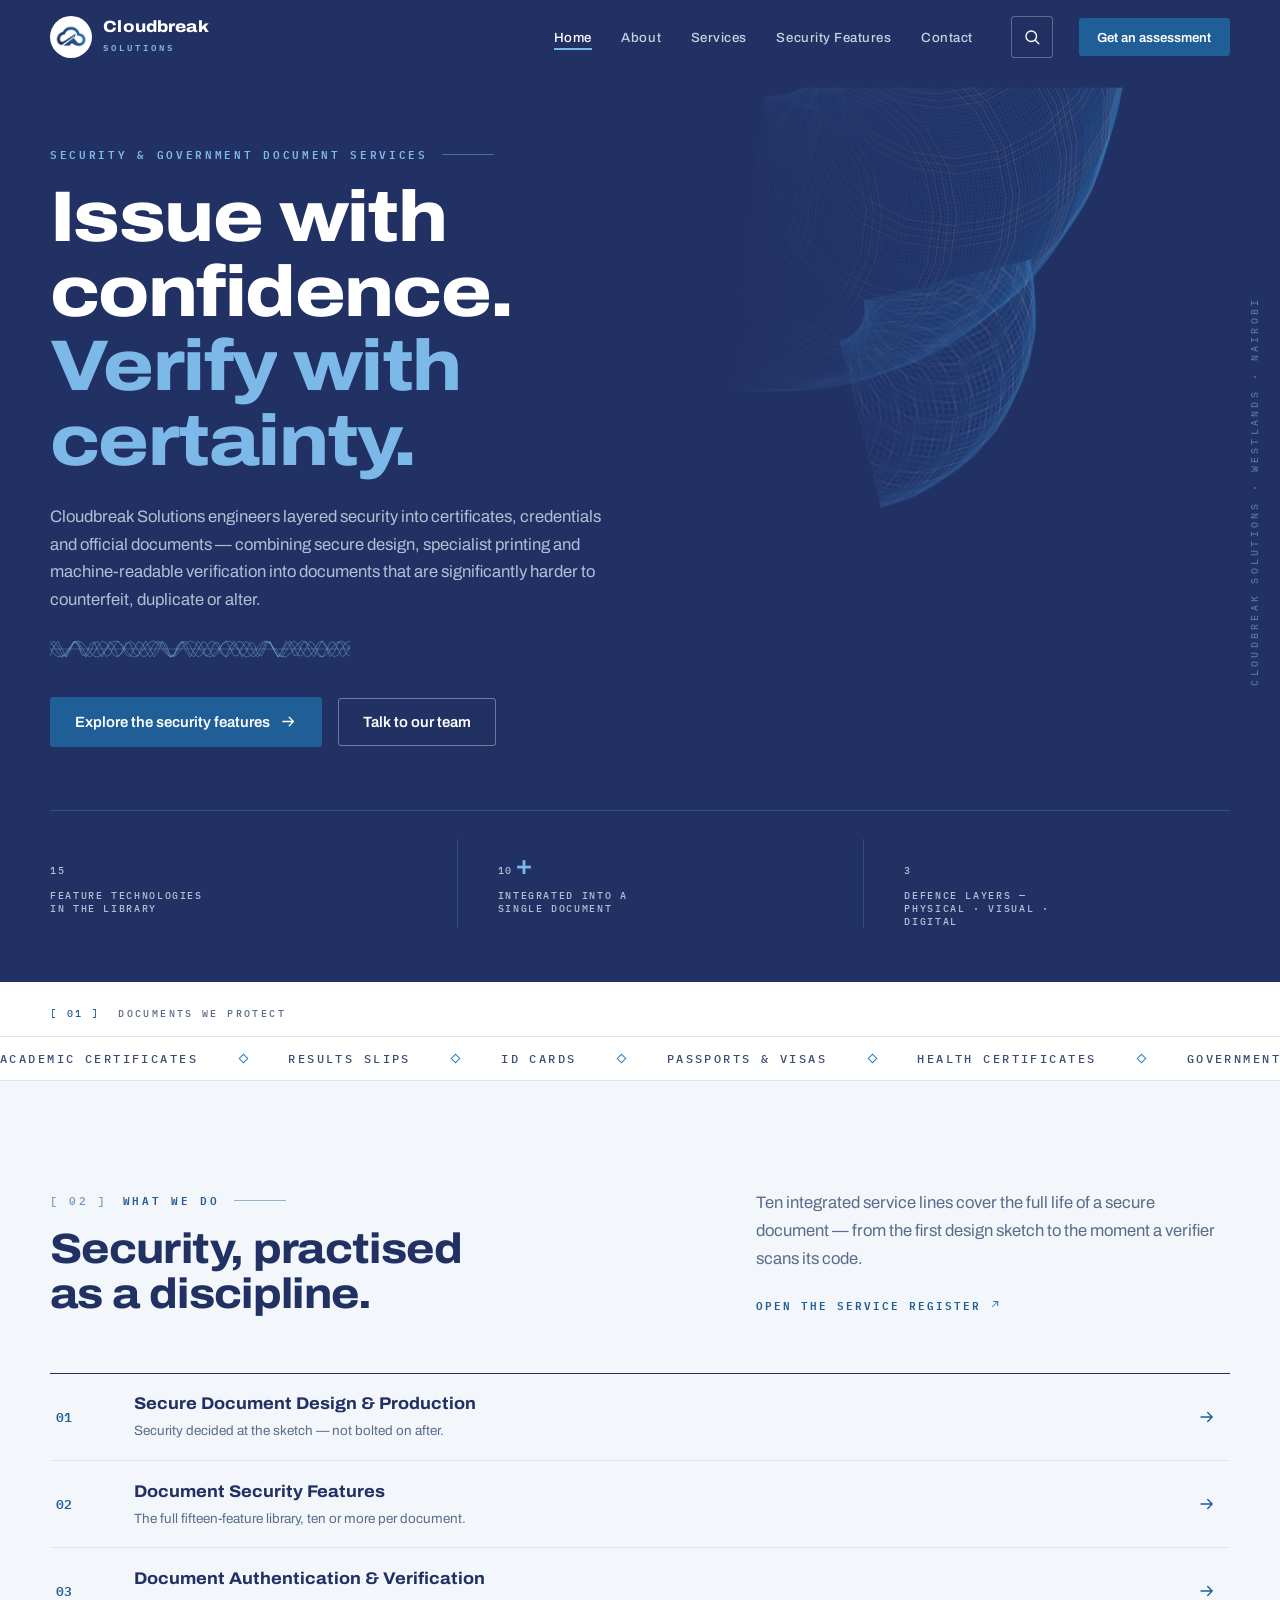
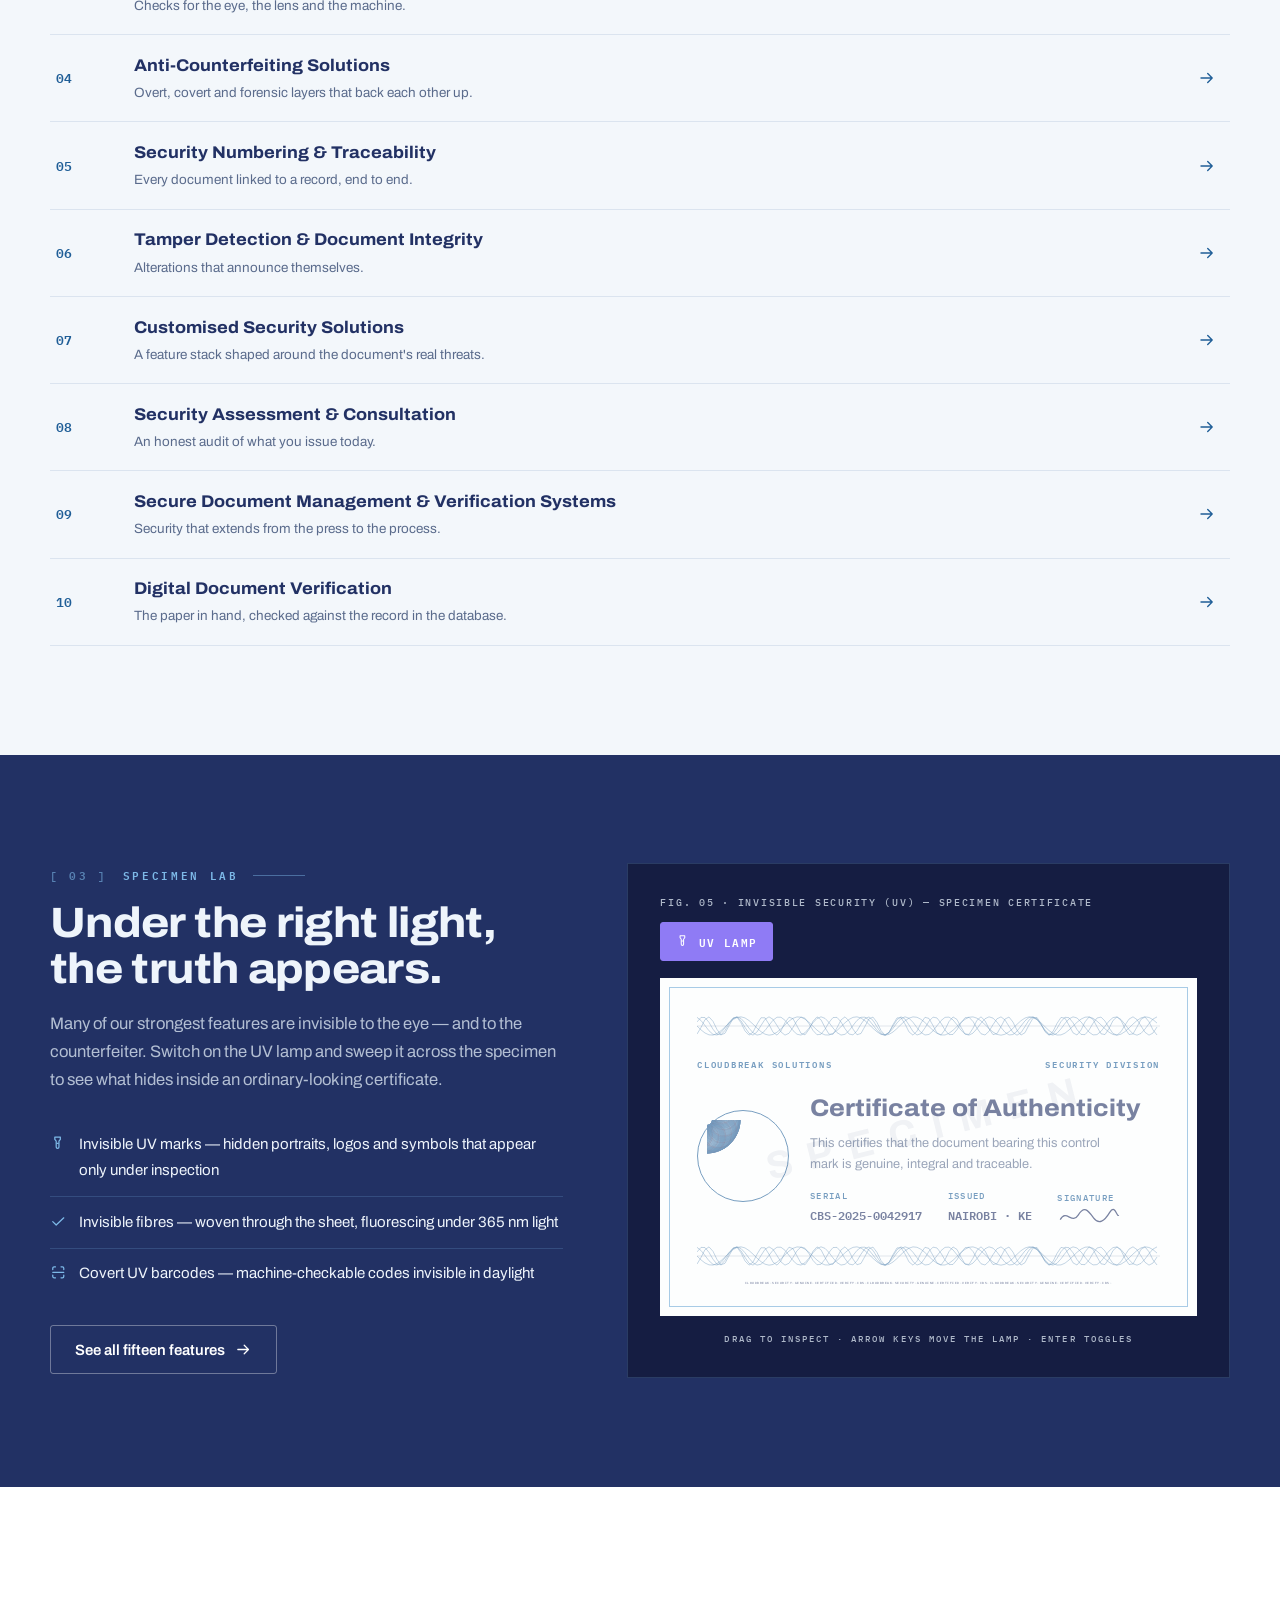
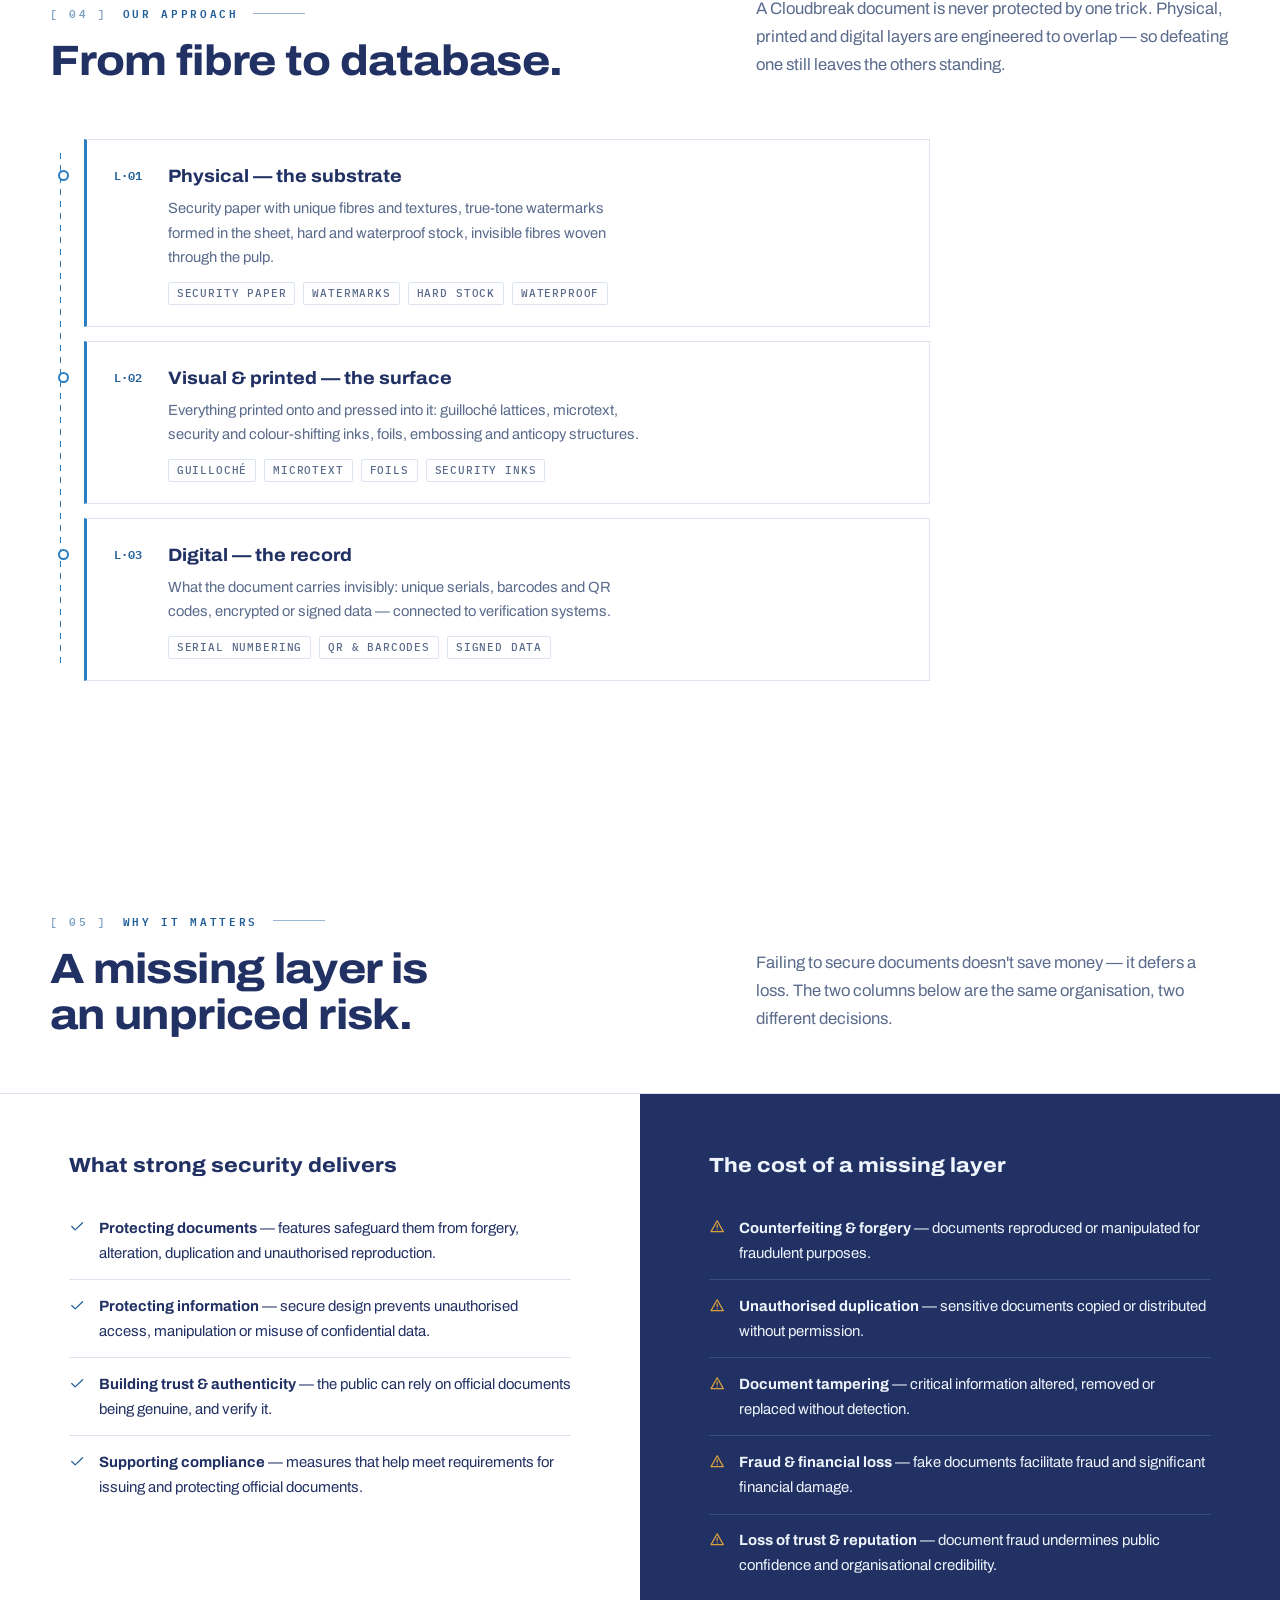
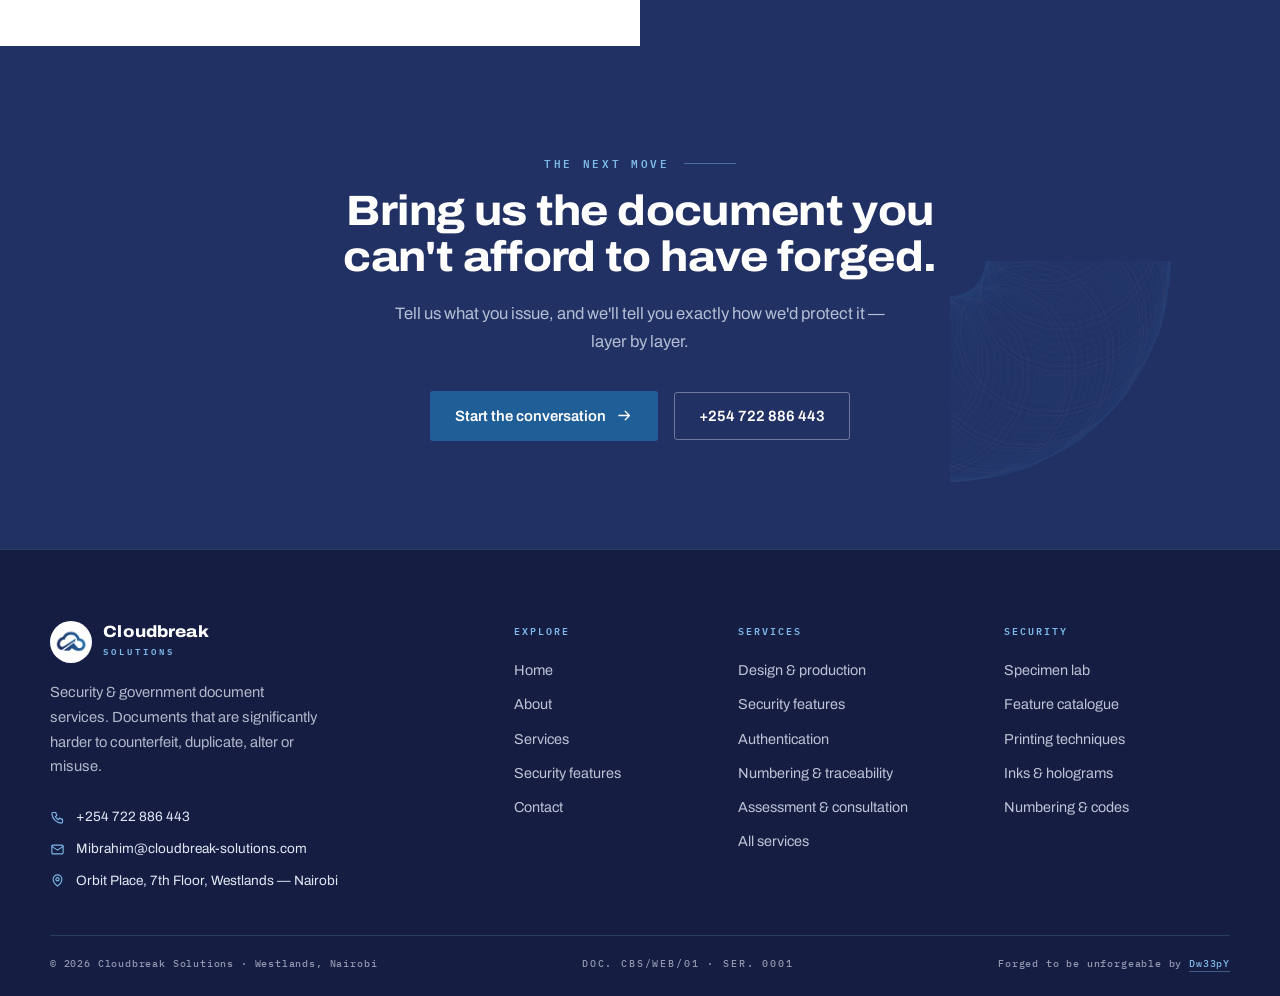
==== commit 20eb5830: "updates and features" ====
--- a/index.html
+++ b/index.html
@@ -13,7 +13,8 @@
 <meta property="og:image" content="https://cloudbreak-solutions.com/images/og-image.jpg">
 <meta name="twitter:card" content="summary_large_image">
 <meta name="theme-color" content="#223164">
-<link rel="icon" href="favicon.svg" type="image/svg+xml">
+<link rel="icon" type="image/png" href="images/icon.png">
+<link rel="apple-touch-icon" href="images/icon.png">
 <link rel="manifest" href="site.webmanifest">
 <link rel="preconnect" href="https://fonts.googleapis.com">
 <link rel="preconnect" href="https://fonts.gstatic.com" crossorigin>
@@ -50,7 +51,7 @@
 <header class="hdr">
   <div class="hdr-in container">
     <a class="brand" href="index.html">
-      <svg class="brand-mark" aria-hidden="true" focusable="false"><use href="#i-rose"/></svg>
+      <img class="brand-mark" src="images/icon.png" alt="" width="34" height="34" data-srcfb="favicon.svg">
       <span class="brand-txt">Cloudbreak<small>SOLUTIONS</small></span>
     </a>
     <nav class="nav" aria-label="Primary">
@@ -300,7 +301,7 @@
   <div class="container ftr-top">
     <div class="ftr-brand">
       <a class="brand" href="index.html">
-        <svg class="brand-mark" aria-hidden="true"><use href="#i-rose"/></svg>
+        <img class="brand-mark" src="images/icon.png" alt="" width="34" height="34" data-srcfb="favicon.svg">
         <span class="brand-txt">Cloudbreak<small>SOLUTIONS</small></span>
       </a>
       <p>Security &amp; government document services. Documents that are significantly harder to counterfeit, duplicate, alter or misuse.</p>
--- a/styles.css
+++ b/styles.css
@@ -83,7 +83,7 @@
 .hdr.scrolled{box-shadow:0 1px 0 var(--line-dark),0 14px 34px rgba(10,15,40,.28)}
 .hdr-in{display:flex;align-items:center;gap:1.6rem;height:74px}
 .brand{display:flex;align-items:center;gap:.7rem;text-decoration:none;margin-right:auto}
-.brand-mark{width:33px;height:33px;color:var(--accent-bright)}
+.brand-mark{width:42px;height:42px;color:var(--accent-bright);}
 .brand-txt{display:flex;flex-direction:column;line-height:1;font-weight:800;font-stretch:112%;font-size:1.02rem;letter-spacing:.01em;color:#fff}
 .brand-txt small{font:600 .54rem var(--font-m);letter-spacing:.34em;color:var(--accent-bright);margin-top:.32em}
 .nav-list{display:flex;gap:.25rem;list-style:none}
@@ -522,4 +522,97 @@
   .bench{padding:.8rem}
   .holo-cols{grid-template-columns:1fr}
   .quick{flex-direction:column;align-items:flex-start;gap:.9rem}
+}
+/* ==========================================================================
+   v2 ADDITIONS — search, lightbox, image plates, brand logo
+   (paste at the END of styles.css)
+   ========================================================================== */
+
+/* --- Brand mark as an image (their cloud icon) --- */
+img.brand-mark{object-fit:contain;border-radius:4px}
+
+/* --- Header search button (injected by script.js) --- */
+.hdr-search{width:42px;height:42px;display:grid;place-items:center;background:none;border:1px solid rgba(255,255,255,.28);border-radius:3px;color:#fff;cursor:pointer;transition:.25s;flex:none}
+.hdr-search:hover{border-color:var(--accent-bright);color:var(--accent-bright)}
+.hdr-search .ic{width:18px;height:18px}
+
+/* --- Site search overlay --- */
+.sr{position:fixed;inset:0;z-index:80;opacity:0;visibility:hidden;transition:opacity .3s,visibility .3s}
+.sr.open{opacity:1;visibility:visible}
+.sr-back{position:absolute;inset:0;background:rgba(16,22,52,.72);backdrop-filter:blur(3px)}
+.sr-panel{position:relative;width:min(100% - 2rem,640px);margin:9vh auto 0;background:var(--paper);border:1px solid #c9d6e6;box-shadow:0 30px 80px rgba(10,15,40,.4);max-height:78vh;display:flex;flex-direction:column;transform:translateY(12px);transition:transform .35s var(--ease)}
+.sr.open .sr-panel{transform:none}
+.sr-logo{display:block;max-height:42px;width:auto;margin:1.1rem 1.3rem 0}
+.sr-top{display:flex;align-items:center;gap:.9rem;padding:1rem 1.3rem;border-bottom:1px solid var(--line)}
+.sr-top .ic{color:var(--accent-deep);width:19px;height:19px;flex:none}
+.sr-top input{flex:1;border:0;background:none;font:600 1.05rem var(--font-d);color:var(--navy);outline:none;min-width:0}
+.sr-top input::placeholder{color:#93a3bd;font-weight:500}
+.kbd{font:600 .54rem var(--font-m);letter-spacing:.08em;border:1px solid var(--line);border-radius:3px;padding:.35em .5em;color:var(--muted)}
+.sr-list{list-style:none;overflow-y:auto;padding:.4rem 0 0;scrollbar-width:thin}
+.sr-group{font:600 .54rem var(--font-m);letter-spacing:.22em;text-transform:uppercase;color:var(--accent-deep);padding:.9rem 1.3rem .35rem}
+.sr-item a{display:grid;grid-template-columns:1fr auto 16px;gap:1rem;align-items:center;padding:.7rem 1.3rem;text-decoration:none;color:var(--navy)}
+.sr-item .sr-t{font-weight:700;font-stretch:106%;font-size:.95rem;display:block}
+.sr-item .sr-d{font-size:.76rem;color:var(--muted);margin-top:.1rem;display:block}
+.sr-item .sr-g{font:500 .52rem var(--font-m);letter-spacing:.14em;text-transform:uppercase;color:var(--muted);border:1px solid var(--line);border-radius:2px;padding:.35em .6em;white-space:nowrap}
+.sr-item .ic{color:var(--accent-deep);opacity:0;transition:opacity .2s}
+.sr-item.sel{background:var(--paper-tint);box-shadow:inset 3px 0 0 var(--accent)}
+.sr-item.sel .ic{opacity:1}
+.sr-item.sel .sr-t{color:var(--accent-deep)}
+.sr-item mark{background:rgba(42,126,193,.22);color:inherit;font-weight:700;padding:0 .1em;border-radius:2px}
+.sr-empty{padding:1.6rem 1.3rem;font:500 .7rem var(--font-m);letter-spacing:.1em;color:var(--muted)}
+.sr-foot{display:flex;gap:1.4rem;flex-wrap:wrap;padding:.8rem 1.3rem;border-top:1px solid var(--line);font:500 .55rem var(--font-m);letter-spacing:.16em;color:var(--muted)}
+.sr-foot .sr-k{margin-left:auto;color:var(--accent-deep)}
+body.sr-open{overflow:hidden}
+@media (max-width:640px){
+  .sr-panel{margin:0;max-height:100dvh;height:100dvh;border:0;width:100%}
+  .sr-g{display:none}
+}
+
+/* --- Lightbox: zoom / pan / rotate viewer --- */
+.lb{position:fixed;inset:0;z-index:90;background:rgba(14,19,46,.96);display:flex;align-items:center;justify-content:center;opacity:0;visibility:hidden;transition:opacity .3s,visibility .3s}
+.lb.open{opacity:1;visibility:visible}
+.lb-img{max-width:92vw;max-height:78vh;transform-origin:center center;transition:transform .2s ease;user-select:none;-webkit-user-drag:none;touch-action:none;cursor:zoom-in;box-shadow:0 30px 90px rgba(0,0,10,.55)}
+.lb-img.zoomed{cursor:grab}
+.lb-img.dragging{cursor:grabbing;transition:none}
+.lb-cap{position:absolute;top:1.1rem;left:1.3rem;right:4.8rem;font:600 .58rem var(--font-m);letter-spacing:.2em;text-transform:uppercase;color:var(--accent-bright);pointer-events:none}
+.lb-bar{position:absolute;bottom:1.5rem;left:50%;transform:translateX(-50%);display:flex;gap:.5rem}
+.lb-btn{width:46px;height:46px;display:grid;place-items:center;border:1px solid rgba(255,255,255,.3);background:rgba(21,29,66,.65);color:#fff;border-radius:3px;cursor:pointer;transition:.25s}
+.lb-btn:hover{border-color:var(--accent-bright);color:var(--accent-bright)}
+.lb-btn .ic{width:19px;height:19px}
+.lb-close{position:absolute;top:1rem;right:1.1rem}
+.lb-hint{position:absolute;bottom:.65rem;left:50%;transform:translateX(-50%);font:500 .52rem var(--font-m);letter-spacing:.18em;color:rgba(255,255,255,.42);white-space:nowrap;pointer-events:none}
+body.lb-open{overflow:hidden}
+@media (max-width:640px){
+  .lb-hint{display:none}
+  .lb-cap{font-size:.52rem;right:4.4rem}
+  .lb-btn{width:42px;height:42px}
+}
+
+/* --- Image plates: framed specimens (any image size fits, nothing is cropped) --- */
+img[data-lb]{cursor:zoom-in}
+.plate{position:relative;border:1px solid var(--line);background:#fff;padding:1rem;display:flex;flex-direction:column;gap:.8rem;align-items:center;align-self:start;width:100%}
+.plate img{width:100%;height:auto}
+.plate figcaption{font:500 .58rem var(--font-m);letter-spacing:.18em;color:var(--muted);text-align:center}
+.plate-stack{display:grid;gap:1.3rem}
+.trow-fig img{width:100%;height:auto}
+.duo{display:grid;grid-template-columns:1fr 1fr;gap:1.3rem;margin-top:1.8rem}
+@media (max-width:640px){.duo{grid-template-columns:1fr}}
+
+/* --- Wider sample cards for detail-heavy callout images --- */
+.samples{grid-auto-columns:min(78vw,320px)}
+
+/* --- About page: full brand logo in the side column --- */
+.side-logo{max-width:230px;width:100%;height:auto}
+.afig img{width:100%;height:auto}
+/* ===== Brand icon: white plate — stops the blue cloud's dark edge
+   melting into the navy bar. Delete the background/padding lines if a
+   white "dark background" version of the logo ever replaces this file. ===== */
+img.brand-mark{
+  width:42px;             /* total plate size — 38 subtle · 42 recommended · 48 bold */
+  height:42px;
+  padding:4px;            /* breathing room between the cloud and the plate edge */
+  box-sizing:border-box;  /* keeps padding inside the 42px, no layout surprises */
+  object-fit:contain;
+  background:#ffffff;     /* the plate — try #eaf2fb if you want a softer blue-tinted plate */
+  border-radius:50%;      /* plate corner softness */
 }
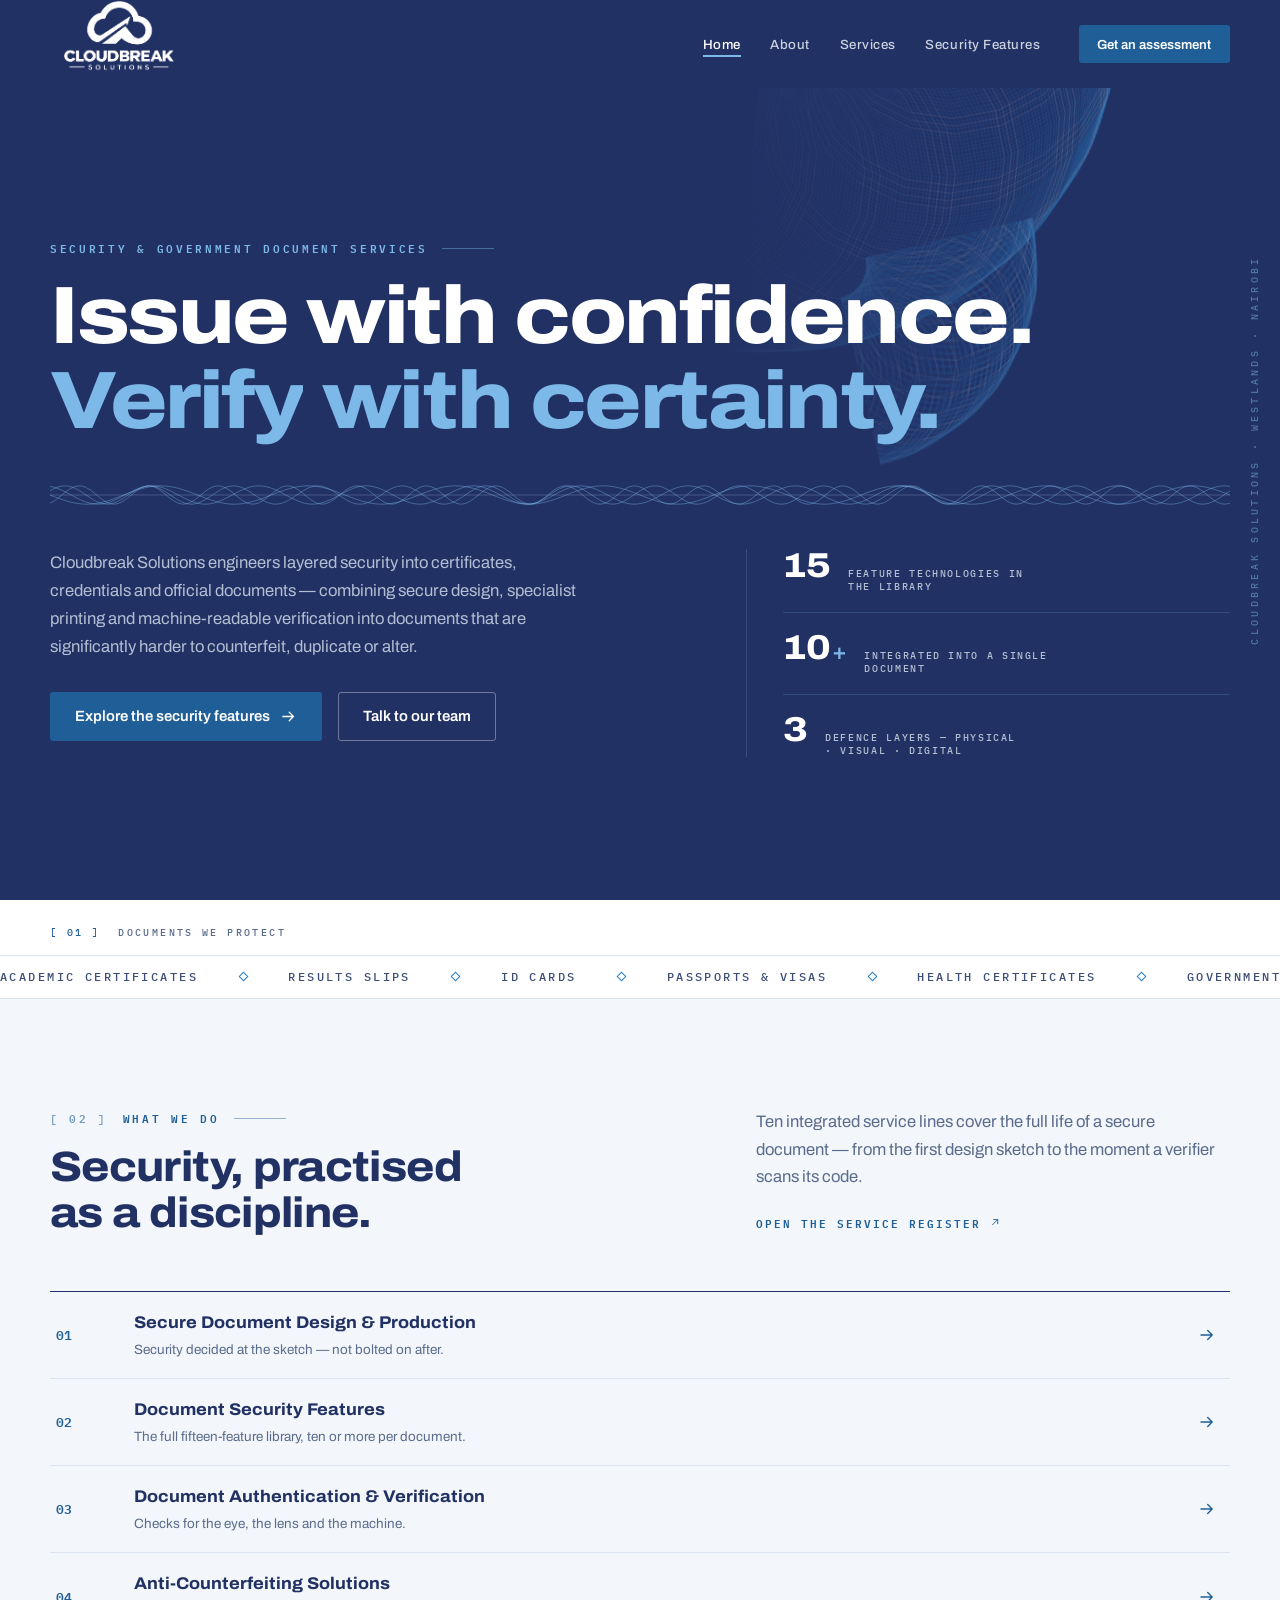
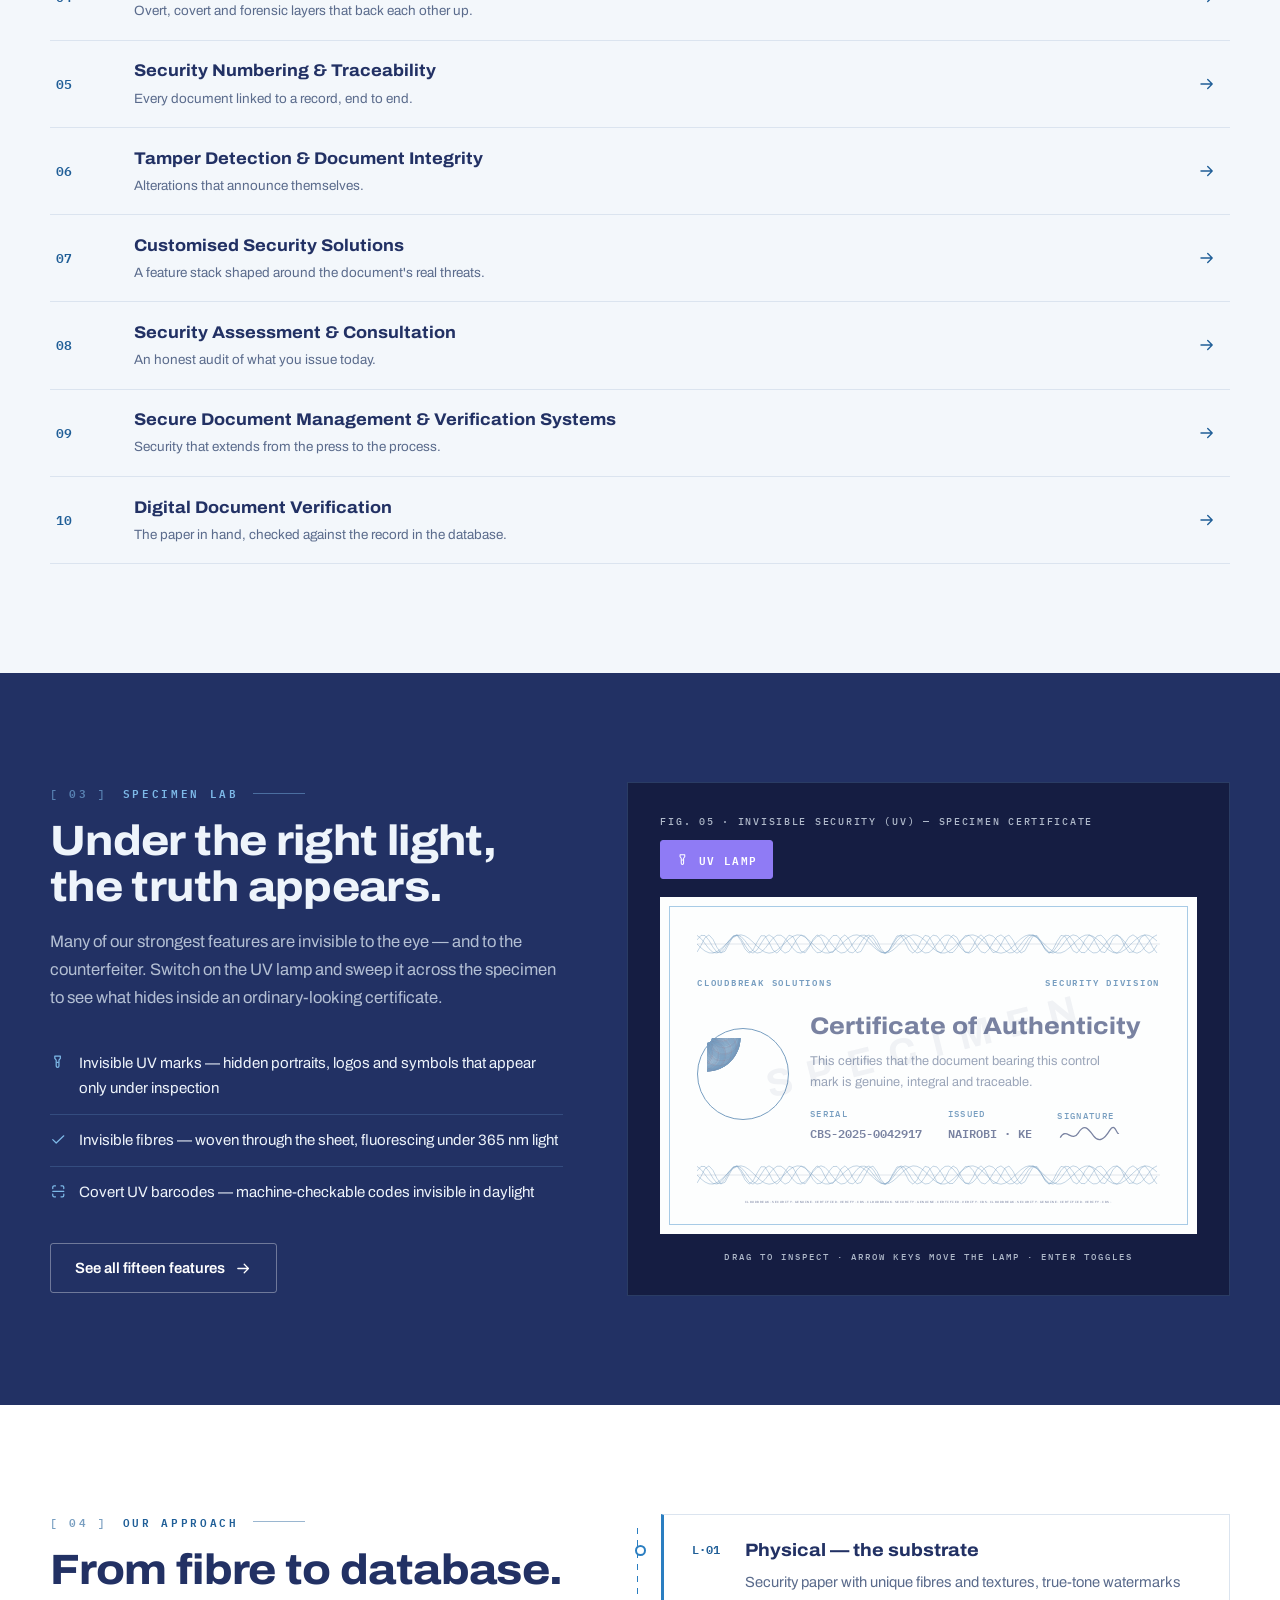
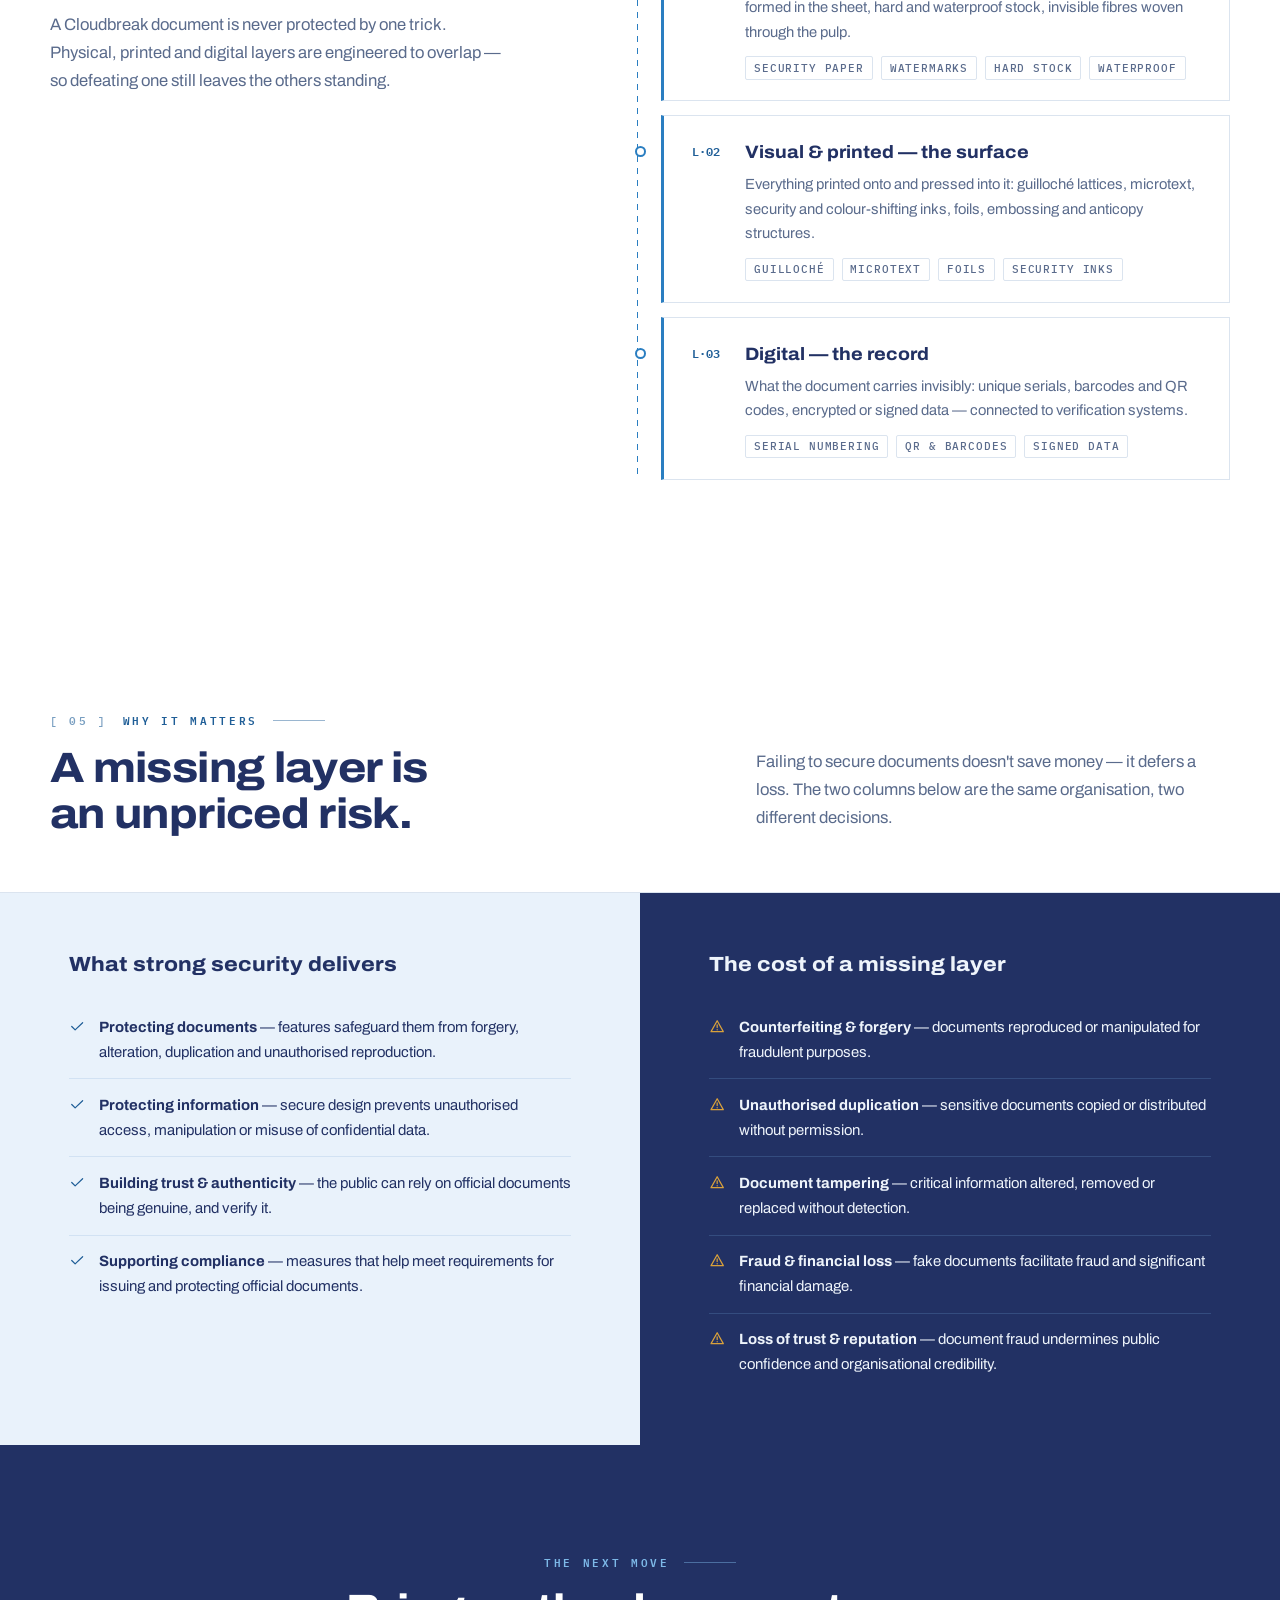
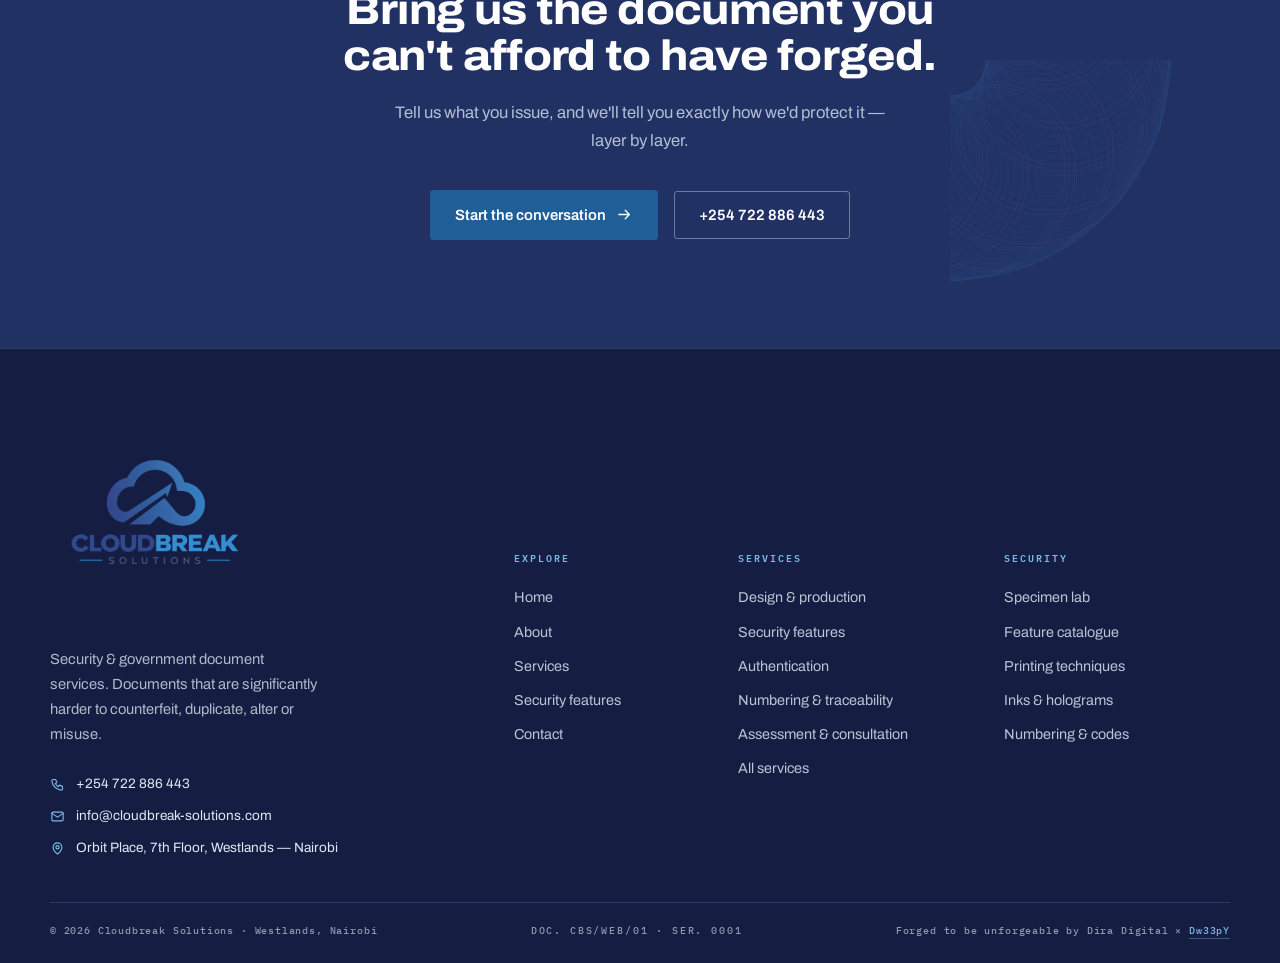
==== commit 889de880: "Updates" ====
--- a/index.html
+++ b/index.html
@@ -22,7 +22,7 @@
 <link rel="stylesheet" href="styles.css">
 <noscript><style>.rv{opacity:1;transform:none}.mq-track{animation:none}.mq{overflow-x:auto}.lamp,.bench-hint,.uv{display:none}</style></noscript>
 <script type="application/ld+json">
-{"@context":"https://schema.org","@type":"Organization","name":"Cloudbreak Solutions","url":"https://cloudbreak-solutions.com/","logo":"https://cloudbreak-solutions.com/favicon.svg","email":"Mibrahim@cloudbreak-solutions.com","telephone":"+254722886443","address":{"@type":"PostalAddress","streetAddress":"Orbit Place, 7th Floor, Westlands","addressLocality":"Nairobi","addressCountry":"KE"},"description":"Security and government document services — secure document design, security printing, authentication and verification."}
+{"@context":"https://schema.org","@type":"Organization","name":"Cloudbreak Solutions","url":"https://cloudbreak-solutions.com/","logo":"https://cloudbreak-solutions.com/favicon.svg","email":"info@cloudbreak-solutions.com","telephone":"+254722886443","address":{"@type":"PostalAddress","streetAddress":"Orbit Place, 7th Floor, Westlands","addressLocality":"Nairobi","addressCountry":"KE"},"description":"Security and government document services — secure document design, security printing, authentication and verification."}
 </script>
 </head>
 <body>
@@ -51,8 +51,7 @@
 <header class="hdr">
   <div class="hdr-in container">
     <a class="brand" href="index.html">
-      <img class="brand-mark" src="images/icon.png" alt="" width="34" height="34" data-srcfb="favicon.svg">
-      <span class="brand-txt">Cloudbreak<small>SOLUTIONS</small></span>
+      <img class="brand-mark" src="images/Logobw.png" alt="Cloudbreak Solutions" data-srcfb="images/icon.png" data-err="hide">
     </a>
     <nav class="nav" aria-label="Primary">
       <ul class="nav-list">
@@ -60,7 +59,6 @@
         <li><a href="about.html">About</a></li>
         <li><a href="services.html">Services</a></li>
         <li><a href="features.html">Security Features</a></li>
-        <li><a href="contact.html">Contact</a></li>
       </ul>
     </nav>
     <a class="btn btn-primary btn-sm hdr-cta" href="contact.html">Get an assessment</a>
@@ -75,19 +73,18 @@
     <a href="about.html" style="--i:1"><span class="mn">02</span>About</a>
     <a href="services.html" style="--i:2"><span class="mn">03</span>Services</a>
     <a href="features.html" style="--i:3"><span class="mn">04</span>Security Features</a>
-    <a href="contact.html" style="--i:4"><span class="mn">05</span>Contact</a>
-    <a class="btn btn-primary mnav-cta" href="contact.html" style="--i:5">Get an assessment</a>
+    <a class="btn btn-primary mnav-cta" href="contact.html" style="--i:4">Get an assessment</a>
   </nav>
   <div class="mnav-foot mono">
     <a href="tel:+254722886443">+254 722 886 443</a>
-    <a href="mailto:Mibrahim@cloudbreak-solutions.com">Mibrahim@cloudbreak-solutions.com</a>
+    <a href="mailto:info@cloudbreak-solutions.com">info@cloudbreak-solutions.com</a>
   </div>
 </div>
 
 <main id="main">
 
   <!-- ===== HERO — animated guilloché rosette ===== -->
-  <section class="hero">
+  <section class="hero hero-home">
     <div class="hero-cv" aria-hidden="true"><canvas data-guilloche="hero"></canvas></div>
     <p class="hero-side mono" aria-hidden="true">CLOUDBREAK SOLUTIONS · WESTLANDS · NAIROBI</p>
     <div class="container hero-in">
@@ -97,17 +94,21 @@
           <span class="split" data-split>Issue with confidence.</span>
           <span class="split tone" data-split>Verify with certainty.</span>
         </h1>
-        <p class="lead">Cloudbreak Solutions engineers layered security into certificates, credentials and official documents — combining secure design, specialist printing and machine-readable verification into documents that are significantly harder to counterfeit, duplicate or alter.</p>
         <canvas class="hero-orn" data-guilloche="strip" data-ink="dark" aria-hidden="true"></canvas>
-        <div class="hero-cta rv">
-          <a class="btn btn-primary" href="features.html">Explore the security features <svg class="ic" aria-hidden="true"><use href="#i-arrow"/></svg></a>
-          <a class="btn btn-ghost" href="contact.html">Talk to our team</a>
-        </div>
-      </div>
-      <div class="hero-stats rv">
-        <div class="stat"><b><span data-count="15">15</span></b><span>feature technologies in the library</span></div>
-        <div class="stat"><b><span data-count="10">10</span><i class="sfx">+</i></b><span>integrated into a single document</span></div>
-        <div class="stat"><b><span data-count="3">3</span></b><span>defence layers — physical · visual · digital</span></div>
+        <div class="hero-cols">
+          <div class="hero-msg rv">
+            <p class="lead">Cloudbreak Solutions engineers layered security into certificates, credentials and official documents — combining secure design, specialist printing and machine-readable verification into documents that are significantly harder to counterfeit, duplicate or alter.</p>
+            <div class="hero-cta">
+              <a class="btn btn-primary" href="features.html">Explore the security features <svg class="ic" aria-hidden="true"><use href="#i-arrow"/></svg></a>
+              <a class="btn btn-ghost" href="contact.html">Talk to our team</a>
+            </div>
+          </div>
+          <div class="hero-side-stats rv" style="--d:.12s">
+            <div class="stat"><b>15</b><span>feature technologies in the library</span></div>
+            <div class="stat"><b>10<i class="sfx">+</i></b><span>integrated into a single document</span></div>
+            <div class="stat"><b>3</b><span>defence layers — physical · visual · digital</span></div>
+          </div>
+        </div>
       </div>
     </div>
   </section>
@@ -208,7 +209,7 @@
 
   <!-- ===== 04 · OUR APPROACH — document cross-section ===== -->
   <section class="sec">
-    <div class="container">
+    <div class="container approach">
       <div class="sec-head">
         <div>
           <p class="eyebrow rv"><span class="idx">[ 04 ]</span> OUR APPROACH</p>
@@ -301,13 +302,12 @@
   <div class="container ftr-top">
     <div class="ftr-brand">
       <a class="brand" href="index.html">
-        <img class="brand-mark" src="images/icon.png" alt="" width="34" height="34" data-srcfb="favicon.svg">
-        <span class="brand-txt">Cloudbreak<small>SOLUTIONS</small></span>
+        <img class="brand-mark" src="images/logo.png" alt="Cloudbreak Solutions" data-srcfb="images/icon.png" data-err="hide">
       </a>
       <p>Security &amp; government document services. Documents that are significantly harder to counterfeit, duplicate, alter or misuse.</p>
       <ul class="ftr-ctt">
         <li><svg class="ic" aria-hidden="true"><use href="#i-phone"/></svg><a href="tel:+254722886443">+254 722 886 443</a></li>
-        <li><svg class="ic" aria-hidden="true"><use href="#i-mail"/></svg><a href="mailto:Mibrahim@cloudbreak-solutions.com">Mibrahim@cloudbreak-solutions.com</a></li>
+        <li><svg class="ic" aria-hidden="true"><use href="#i-mail"/></svg><a href="mailto:info@cloudbreak-solutions.com">info@cloudbreak-solutions.com</a></li>
         <li><svg class="ic" aria-hidden="true"><use href="#i-pin"/></svg><span>Orbit Place, 7th Floor, Westlands — Nairobi</span></li>
       </ul>
     </div>
@@ -346,10 +346,10 @@
   <div class="container ftr-bot">
     <p>© <span data-year>2025</span> Cloudbreak Solutions · Westlands, Nairobi</p>
     <p class="ftr-serial">DOC. CBS/WEB/01 · SER. 0001</p>
-    <p class="ftr-credit">Forged to be unforgeable by <a href="https://dw33py.netlify.app" target="_blank" rel="noopener noreferrer">Dw33pY</a></p>
+    <p class="ftr-credit">Forged to be unforgeable by Dira Digital &times; <a href="https://dw33py.netlify.app" target="_blank" rel="noopener noreferrer">Dw33pY</a></p>
   </div>
 </footer>
 
 <script src="script.js"></script>
 </body>
-</html>+</html>
--- a/styles.css
+++ b/styles.css
@@ -26,6 +26,7 @@
   --font-m:'IBM Plex Mono','Courier New',monospace;
   --ease:cubic-bezier(.22,.75,.25,1);
   --max:1180px;
+  --logo-h:56px;   /* ★ LOGO SIZE — header logo height in px. Bigger/smaller? change THIS one value */
 }
 
 /* ===== Reset & base ===== */
@@ -303,7 +304,7 @@
 .ftr-ctt a{color:#dfe9f5;text-decoration:none}
 .ftr-ctt a:hover{color:var(--accent-bright)}
 .ftr-ctt .ic{color:var(--accent-bright);width:15px;height:15px}
-.ftr h4{font:600 .64rem var(--font-m);letter-spacing:.2em;text-transform:uppercase;color:var(--accent-bright);margin-bottom:1.1rem}
+.ftr h4{font:600 .64rem var(--font-m);letter-spacing:.2em;text-transform:uppercase;color:var(--accent-bright);margin-bottom:1.1rem ; margin-top: 8rem;}
 .ftr-col ul{list-style:none}
 .ftr-col li{margin:.42rem 0}
 .ftr-col a{font-size:.9rem;color:rgba(223,233,245,.82);text-decoration:none}
@@ -327,9 +328,9 @@
 .m-quote em{font-style:normal;color:var(--accent-bright)}
 .m-attr{font:500 .66rem var(--font-m);letter-spacing:.3em;color:var(--muted-dark);margin-top:1.8rem}
 .arow{display:grid;grid-template-columns:110px 1fr;gap:1.2rem 2.2rem;padding:2.1rem 0;border-top:1px solid var(--line)}
-.arow-n{font:600 .74rem/1.7 var(--font-m);color:var(--accent-deep);letter-spacing:.1em}
-.arow h3{font-size:1.14rem;font-weight:740;font-stretch:108%;margin-bottom:.35rem}
-.arow p{font-size:.94rem;color:var(--muted);max-width:62ch}
+.arow-n{font:600 .74rem/1.7 var(--font-m);color:var(--accent-deep);letter-spacing:.1em; margin-left: 12rem;}
+.arow h3{font-size:1.14rem;font-weight:740;font-stretch:108%;margin-bottom:.35rem; margin-left: 24rem;}
+.arow p{font-size:.94rem;color:var(--muted);max-width:62ch; margin-left: 24rem;}
 .sectors{display:grid;grid-template-columns:1fr 1fr;gap:2.2rem 4rem}
 .sector h3{display:flex;align-items:center;gap:.7rem;font:700 .7rem var(--font-m);letter-spacing:.2em;text-transform:uppercase;color:var(--navy);margin-bottom:1rem}
 .sector h3::before{content:"";width:7px;height:7px;border:1.5px solid var(--accent);transform:rotate(45deg)}
@@ -531,42 +532,6 @@
 /* --- Brand mark as an image (their cloud icon) --- */
 img.brand-mark{object-fit:contain;border-radius:4px}
 
-/* --- Header search button (injected by script.js) --- */
-.hdr-search{width:42px;height:42px;display:grid;place-items:center;background:none;border:1px solid rgba(255,255,255,.28);border-radius:3px;color:#fff;cursor:pointer;transition:.25s;flex:none}
-.hdr-search:hover{border-color:var(--accent-bright);color:var(--accent-bright)}
-.hdr-search .ic{width:18px;height:18px}
-
-/* --- Site search overlay --- */
-.sr{position:fixed;inset:0;z-index:80;opacity:0;visibility:hidden;transition:opacity .3s,visibility .3s}
-.sr.open{opacity:1;visibility:visible}
-.sr-back{position:absolute;inset:0;background:rgba(16,22,52,.72);backdrop-filter:blur(3px)}
-.sr-panel{position:relative;width:min(100% - 2rem,640px);margin:9vh auto 0;background:var(--paper);border:1px solid #c9d6e6;box-shadow:0 30px 80px rgba(10,15,40,.4);max-height:78vh;display:flex;flex-direction:column;transform:translateY(12px);transition:transform .35s var(--ease)}
-.sr.open .sr-panel{transform:none}
-.sr-logo{display:block;max-height:42px;width:auto;margin:1.1rem 1.3rem 0}
-.sr-top{display:flex;align-items:center;gap:.9rem;padding:1rem 1.3rem;border-bottom:1px solid var(--line)}
-.sr-top .ic{color:var(--accent-deep);width:19px;height:19px;flex:none}
-.sr-top input{flex:1;border:0;background:none;font:600 1.05rem var(--font-d);color:var(--navy);outline:none;min-width:0}
-.sr-top input::placeholder{color:#93a3bd;font-weight:500}
-.kbd{font:600 .54rem var(--font-m);letter-spacing:.08em;border:1px solid var(--line);border-radius:3px;padding:.35em .5em;color:var(--muted)}
-.sr-list{list-style:none;overflow-y:auto;padding:.4rem 0 0;scrollbar-width:thin}
-.sr-group{font:600 .54rem var(--font-m);letter-spacing:.22em;text-transform:uppercase;color:var(--accent-deep);padding:.9rem 1.3rem .35rem}
-.sr-item a{display:grid;grid-template-columns:1fr auto 16px;gap:1rem;align-items:center;padding:.7rem 1.3rem;text-decoration:none;color:var(--navy)}
-.sr-item .sr-t{font-weight:700;font-stretch:106%;font-size:.95rem;display:block}
-.sr-item .sr-d{font-size:.76rem;color:var(--muted);margin-top:.1rem;display:block}
-.sr-item .sr-g{font:500 .52rem var(--font-m);letter-spacing:.14em;text-transform:uppercase;color:var(--muted);border:1px solid var(--line);border-radius:2px;padding:.35em .6em;white-space:nowrap}
-.sr-item .ic{color:var(--accent-deep);opacity:0;transition:opacity .2s}
-.sr-item.sel{background:var(--paper-tint);box-shadow:inset 3px 0 0 var(--accent)}
-.sr-item.sel .ic{opacity:1}
-.sr-item.sel .sr-t{color:var(--accent-deep)}
-.sr-item mark{background:rgba(42,126,193,.22);color:inherit;font-weight:700;padding:0 .1em;border-radius:2px}
-.sr-empty{padding:1.6rem 1.3rem;font:500 .7rem var(--font-m);letter-spacing:.1em;color:var(--muted)}
-.sr-foot{display:flex;gap:1.4rem;flex-wrap:wrap;padding:.8rem 1.3rem;border-top:1px solid var(--line);font:500 .55rem var(--font-m);letter-spacing:.16em;color:var(--muted)}
-.sr-foot .sr-k{margin-left:auto;color:var(--accent-deep)}
-body.sr-open{overflow:hidden}
-@media (max-width:640px){
-  .sr-panel{margin:0;max-height:100dvh;height:100dvh;border:0;width:100%}
-  .sr-g{display:none}
-}
 
 /* --- Lightbox: zoom / pan / rotate viewer --- */
 .lb{position:fixed;inset:0;z-index:90;background:rgba(14,19,46,.96);display:flex;align-items:center;justify-content:center;opacity:0;visibility:hidden;transition:opacity .3s,visibility .3s}
@@ -615,4 +580,271 @@
   object-fit:contain;
   background:#ffffff;     /* the plate — try #eaf2fb if you want a softer blue-tinted plate */
   border-radius:50%;      /* plate corner softness */
-}+}
+/* ==========================================================================
+   v3 FIXES — mobile overflow · search logo · search close (paste at END)
+   ========================================================================== */
+
+/* 1a. Kill horizontal overflow on EVERY browser — "clip" is modern,
+   "hidden" is the fallback; browsers use the last line they understand */
+html,body{overflow-x:hidden}   /* fallback for older phones */
+body{overflow-x:clip}          /* modern browsers */
+
+/* 1b. The rosettes deliberately bleed off-screen — make sure their
+   sections truly contain them everywhere (was "clip", works on all) */
+.hero,.cta,.nf{overflow:hidden}
+
+/* 1c. Long emails & serials must never force the page wide */
+.ftr-ctt a,.quick a,.direct a,.mnav-foot a,.cert-meta b,.ftr-serial{overflow-wrap:anywhere}
+
+/* 1d. Very narrow phones (320–400px): tighten the header so brand +
+   search + menu never fight for space */
+@media (max-width:400px){
+  .hdr-in{gap:.8rem}
+  .brand-txt small{letter-spacing:.2em}
+  .hdr-search,.nav-toggle{width:38px;height:38px}
+  .hero-orn{width:180px}
+}
+/* ==========================================================================
+   v4 FIXES — mobile specimen lab · image loading · touch behaviour
+   ========================================================================== */
+
+/* 1a. Chips stop swallowing finger-scroll — vertical swipes now scroll
+   the page past them; presses & horizontal drags still work the demos */
+.chip{touch-action:pan-y}
+
+/* 1b. Mobile certificate: everything fits, nothing clipped, neat stack */
+@media (max-width:640px){
+  .cert{padding:.9rem;--r:84px}                    /* smaller lamp circle too */
+  .cert-head{flex-direction:column;align-items:flex-start;gap:.2rem;letter-spacing:.14em}
+  .cert-seal{width:70px;height:70px;padding:6px}
+  .cert-title{font-size:1.02rem}
+  .cert-line{font-size:.74rem}
+  .cert-strip{height:24px}
+  .uv-word{font-size:1rem;letter-spacing:.14em}    /* hidden UV text now fits the frame */
+  .bench{padding:.7rem}
+  .bench-cap{font-size:.54rem;letter-spacing:.1em}
+}
+
+/* 1c. Microtext chip: tapped state (touch screens have no hover) */
+.chip-micro.zoomed .micro-line{transform:translate(-50%,-50%) scale(1)}
+
+/* 1d. Smoother image loading — fades in instead of popping */
+.ld{opacity:0;transition:opacity .45s ease}
+.ld.ld-in{opacity:1}
+
+/* ==========================================================================
+   v5 — full-height heroes · full-logo nav · colour breaks · catalogue cards
+   Paste at the very END of styles.css. These overrides win.
+   ========================================================================== */
+
+/* ---- 5.1 · Bigger nav for the full logo (white plate REMOVED) ---- */
+.hdr-in{height:88px}                          /* nav height — was 74px; raise if the logo needs more room */
+html{scroll-padding-top:108px}                /* anchor jumps clear the taller bar */
+.hero{padding-top:calc(88px + clamp(2.4rem,7vh,5rem))}
+
+/* Full logo: natural width, no plate. mix-blend-mode:screen dissolves a
+   black logo background into the navy bar (harmless if the PNG is already
+   transparent). DELETE just that one line if the logo ever looks washed out. */
+img.brand-mark{
+  width:auto;height:138px;object-fit:contain;   /* ★ size = --logo-h in QUICK SETTINGS (top of file) */
+  background:none;padding:0;border-radius:6px;
+  mix-blend-mode:screen;                      /* black background → invisible on navy */
+}
+.ftr img.brand-mark{height:210px;}     /* footer slightly smaller than header */
+.side-logo{border-radius:8px}                 /* about page: dark badge shape reads as intentional on white */
+@media (max-width:640px){img.brand-mark{height:120px}}
+@media (max-width:400px){img.brand-mark{height:120px}}
+
+/* ---- 5.2 · Full-height heroes on every page, every screen ---- */
+/* vh = fallback for older browsers; svh = mobile (address bar never causes jumps) */
+.hero{min-height:100vh;min-height:100svh;display:flex;flex-direction:column}
+.hero-in{flex:1;display:flex;flex-direction:column}
+.hero-body{margin-block:auto}                 /* the message block centres itself vertically */
+.hero-stats,.hero-index{margin-top:auto}      /* floor elements pin to the bottom of the screen */
+@media (max-height:640px) and (orientation:landscape){
+  .hero{min-height:auto}                      /* short landscape phones: never trap content */
+  .hero-side{display:none}
+}
+
+/* ---- 5.3 · Hero index strip (fills the hero floor on inner pages) ---- */
+.hero-index{display:flex;flex-wrap:wrap;gap:.7rem 1.8rem;padding-top:1.9rem;border-top:1px solid var(--line-dark)}
+.hero-index a{display:inline-flex;gap:.55rem;align-items:baseline;font:500 .62rem var(--font-m);letter-spacing:.2em;text-transform:uppercase;color:var(--muted-dark);text-decoration:none;transition:color .25s}
+.hero-index a:hover{color:#fff}
+.hero-index .hi-n{color:var(--accent-bright)}
+
+/* ---- 5.4 · Home section 04 — heading and stack side by side, no dead zone ---- */
+.approach{display:grid;grid-template-columns:minmax(0,.92fr) minmax(0,1.08fr);gap:1.8rem 4rem;align-items:start}
+.approach .sec-head{display:block;margin-bottom:0}
+.approach .sec-head .lead{margin-top:1.1rem;max-width:46ch}
+.approach .stack{max-width:none}
+@media (max-width:980px){.approach{grid-template-columns:1fr}}
+
+/* ---- 5.5 · Home section 05 — the two blues ---- */
+.risk-gain{background:#e9f2fb}                /* light blue — #2a7ec1 tinted; the navy column stays as is */
+.risk-gain .risk-list li{border-color:#d2e2f3}
+
+/* ---- 5.6 · Light-blue section break, reused across pages ---- */
+.sec-blue{background:#e7f0fa}                 /* sits between white/tint and navy — blends both ways */
+
+/* ---- 5.7 · Features page — catalogue image cards ---- */
+.fribbon{display:flex;flex-wrap:wrap;gap:.5rem;margin-bottom:2.4rem}
+.fribbon span{font:500 .58rem var(--font-m);letter-spacing:.12em;color:#3c4d76;border:1px solid #c9d9ec;background:#fff;padding:.5em .85em;border-radius:2px}
+.fribbon b{color:var(--accent-deep);font-weight:600;margin-right:.45em}
+.fgrid{display:grid;grid-template-columns:repeat(auto-fill,minmax(240px,1fr));gap:1.3rem}
+.fcard{background:#fff;border:1px solid var(--line);padding:.75rem .75rem 1rem;display:flex;flex-direction:column;gap:.6rem;transition:transform .3s var(--ease),box-shadow .3s}
+.fcard:hover{transform:translateY(-4px);box-shadow:0 18px 40px rgba(24,36,84,.13)}
+.fcard .fimg{position:relative;background:var(--paper-tint);border:1px solid var(--line);overflow:hidden}
+.fcard img{width:100%;height:185px;object-fit:contain}     /* contain — annotations never get cropped */
+.fcard .fn{font:600 .58rem var(--font-m);letter-spacing:.18em;color:var(--accent-deep)}
+.fcard h3{font-size:1rem;font-weight:740;font-stretch:108%}
+.fcard p{font-size:.82rem;color:var(--muted)}
+.fcard .ftags{display:flex;flex-wrap:wrap;gap:.4rem;margin-top:auto}
+
+/* ---- 5.8 · Ink swatch dots (drawn — replaces the photo strip in section 04) ---- */
+.sw{display:inline-block;width:12px;height:12px;border-radius:50%;margin-right:.55rem;vertical-align:-1px;border:1px solid rgba(255,255,255,.35)}
+.sw-uv{background:var(--uv);box-shadow:0 0 10px rgba(143,123,245,.8)}         /* UV ink — violet glow */
+.sw-thermo{background:linear-gradient(90deg,#223164,#d94f3f)}                 /* thermochromic — navy to warm */
+.sw-mag{background:#3a4664}                                                    /* magnetic — dense dark */
+.sw-ovi{background:linear-gradient(90deg,#1f5e97,#7db9e8,#8f7bf5)}            /* OVI — colour shift */
+.sw-coin{background:linear-gradient(90deg,#c19a3f,#e3c877)}                    /* coin-reactive — gold */
+
+/* ---- 5.9 · Drawn specimen figures (printing & numbering sections) ---- */
+.wm-ghost{width:220px;height:220px;position:relative;display:grid;place-items:center;border:1px solid var(--line);border-radius:50%;background:#f4f8fc;overflow:hidden}
+.wm-ghost canvas{width:78%;height:78%;opacity:.32}
+.wm-ghost span{position:absolute;font:700 2.6rem var(--font-m);letter-spacing:.18em;color:rgba(34,49,100,.13)}
+.micro-fig{position:relative;height:110px;border:1px solid var(--line);background:#fbfdff;overflow:hidden;width:100%}
+.micro-fig .micro-line{position:absolute;left:50%;top:50%;font:600 21px var(--font-m);letter-spacing:.14em;white-space:nowrap;color:var(--navy);transform:translate(-50%,-50%) scale(.22);transition:transform .55s var(--ease)}
+.micro-fig:hover .micro-line{transform:translate(-50%,-50%) scale(1)}         /* hover = magnifier */
+.holo-ring{width:200px;height:200px}
+
+/* ---- 5.10 · Contact — send panel ---- */
+.form-send{border:1px solid var(--accent);background:#f2f8fd;padding:2rem;max-width:640px}
+.form-send h3{font-size:1.2rem;font-weight:750;font-stretch:108%;margin-bottom:.5rem}
+.form-send p{font-size:.93rem;color:#33456f}
+.send-btns{display:flex;flex-wrap:wrap;gap:.9rem;margin-top:1.5rem}
+.btn-line{border:1px solid var(--navy);color:var(--navy);background:transparent}   /* secondary button on light backgrounds */
+.btn-line:hover{background:var(--navy);color:#fff;transform:translateY(-2px)}
+.send-alt{margin-top:1.1rem;font:600 .6rem var(--font-m);letter-spacing:.16em;color:var(--ok)}
+.send-edit{margin-top:1.3rem;background:none;border:none;padding:0;font:600 .72rem var(--font-m);letter-spacing:.1em;color:var(--accent-deep);cursor:pointer;text-decoration:underline}
+.send-edit:hover{color:var(--navy)}
+/* ==========================================================================
+   v6 FIXES — header search button · search overlay · contact send panel
+   Paste-safe: appended at the end of styles.css. These rules complete the
+   search feature and fix the [hidden] swap on the contact form.
+   ========================================================================== */
+
+/* ---- 6.1 · Header search button (styled like .nav-toggle) ---- */
+.hdr-search{display:grid;place-items:center;width:44px;height:44px;flex:none;background:none;border:1px solid rgba(255,255,255,.28);border-radius:3px;color:#fff;cursor:pointer;transition:border-color .25s,color .25s}
+.hdr-search:hover{border-color:var(--accent-bright);color:var(--accent-bright)}
+.hdr-search .ic{width:18px;height:18px}
+@media (max-width:400px){.hdr-search{width:38px;height:38px}}
+
+/* ---- 6.2 · Search overlay (injected once by script.js → initSearch) ---- */
+.sr{position:fixed;inset:0;z-index:80;display:flex;align-items:flex-start;justify-content:center;padding:min(12vh,6rem) 1.2rem 2rem;visibility:hidden;opacity:0;transition:opacity .28s,visibility .28s}
+.sr.open{visibility:visible;opacity:1}
+body.sr-open{overflow:hidden}
+.sr-back{position:absolute;inset:0;background:rgba(14,19,46,.93)}
+.sr-panel{position:relative;width:min(100%,620px);max-height:min(72vh,580px);display:flex;flex-direction:column;background:var(--navy-deep);border:1px solid var(--line-dark);transform:translateY(-14px);transition:transform .35s var(--ease)}
+.sr.open .sr-panel{transform:none}
+.sr-top{display:flex;align-items:center;gap:.85rem;padding:1rem 1.1rem;border-bottom:1px solid var(--line-dark);color:var(--accent-bright)}
+.sr-top .ic{width:18px;height:18px;flex:none}
+#srQ{flex:1;min-width:0;background:none;border:0;outline:0;color:#fff;font:500 1rem var(--font-d)}
+#srQ::placeholder{color:var(--muted-dark)}
+#srQ::-webkit-search-cancel-button{display:none}
+.sr-close{display:grid;place-items:center;width:38px;height:38px;flex:none;background:none;border:1px solid rgba(255,255,255,.28);border-radius:3px;color:#fff;cursor:pointer;transition:border-color .25s,color .25s}
+.sr-close:hover{border-color:var(--accent-bright);color:var(--accent-bright)}
+.sr-list{list-style:none;overflow-y:auto;overscroll-behavior:contain;padding:.45rem;scrollbar-width:thin;scrollbar-color:var(--accent) transparent}
+.sr-group{font:600 .56rem var(--font-m);letter-spacing:.22em;text-transform:uppercase;color:var(--accent-bright);padding:.9rem .75rem .4rem}
+.sr-item a{display:flex;align-items:center;gap:.9rem;padding:.7rem .75rem;text-decoration:none;color:#fff;border-left:2px solid transparent}
+.sr-item a:hover,.sr-item.sel a{background:rgba(125,185,232,.08);border-left-color:var(--accent-bright)}
+.sr-item .sr-t{display:block;font-size:.95rem;font-weight:600}
+.sr-item .sr-t mark{background:none;color:var(--accent-bright)}
+.sr-item .sr-d{display:block;font-size:.76rem;color:var(--muted-dark)}
+.sr-item .sr-g{margin-left:auto;font:500 .56rem var(--font-m);letter-spacing:.14em;text-transform:uppercase;color:var(--muted-dark);white-space:nowrap}
+.sr-item .ic{width:14px;height:14px;flex:none;color:var(--accent-bright);opacity:0;transition:opacity .2s}
+.sr-item a:hover .ic,.sr-item.sel .ic{opacity:1}
+.sr-empty{padding:2.2rem 1rem;text-align:center;font:500 .6rem var(--font-m);letter-spacing:.16em;color:var(--muted-dark)}
+.sr-foot{display:flex;gap:1.3rem;flex-wrap:wrap;padding:.85rem 1.1rem;border-top:1px solid var(--line-dark);font:500 .54rem var(--font-m);letter-spacing:.18em;color:rgba(223,233,245,.5)}
+.sr-k{margin-left:auto;color:var(--accent-bright)}
+@media (max-width:640px){.sr{padding-top:2.5rem}.sr-foot span:nth-child(2),.sr-foot span:nth-child(3){display:none}}
+
+/* ---- 6.3 · Contact — form ⇄ send-panel swap ---- */
+/* CRITICAL: display:grid on .form-grid (and any display on the panel) beats
+   the hidden attribute — these lines make hidden work again. Without them the
+   form never disappears after submit and the panel never appears. */
+.form-grid[hidden],.form-send[hidden],.send-alt[hidden]{display:none}
+
+/* ==========================================================================
+   v7 ADDITIONS — full-width statement heroes (home + every page)
+   The old hero pinned its text to a 680px left column, which left the right
+   half of the screen empty. This layout fills that space on every page:
+   · the headline spans the container at a larger, per-page-tuned size
+   · the guilloché divider band runs the full container width
+   · a facts column sits on the right (stats / layers / contact details)
+   Classes: .hero-home (index) · .hero-wide + .hero-about/-services/-features/
+   -contact (inner pages). 404 keeps its centered composition.
+   Paste-safe: appended at the end of styles.css.
+   ========================================================================== */
+
+/* ---- 7.1 · Structural — shared by home and inner pages ---- */
+.hero-home .hero-body,.hero-wide .hero-body{max-width:none}
+.hero-home .hero-orn,.hero-wide .hero-orn{width:100%;height:34px;margin:clamp(1.5rem,3.8vh,2.4rem) 0 clamp(1.7rem,4.2vh,2.7rem)}
+
+/* ---- 7.2 · Statement headline — per-page scale ---- */
+.hero-home .h-display{font-size:clamp(2.5rem,6.35vw,5.7rem);letter-spacing:-.03em}
+.hero-about .h-display{font-size:clamp(2.2rem,5.1vw,4.7rem);letter-spacing:-.028em}
+.hero-services .h-display{font-size:clamp(2.4rem,7vw,7rem);letter-spacing:-.03em}
+.hero-features .h-display{font-size:clamp(2.5rem,6.5vw,6.2rem);letter-spacing:-.03em}
+.hero-contact .h-display{font-size:clamp(2.4rem,6.4vw,6rem);letter-spacing:-.03em}
+@media (min-width:981px){.hero-home .h-display .split,.hero-wide .h-display .split{white-space:nowrap}}  /* desktop only — never let a line wrap mid-composition */
+
+/* ---- 7.3 · Two-column body: message left, facts column right ---- */
+.hero-cols{display:grid;grid-template-columns:minmax(0,1.02fr) minmax(0,.78fr);gap:2rem 4rem;align-items:start}
+.hero-msg .lead{margin:0 0 1.9rem;max-width:54ch}
+.hero-side-stats{display:flex;flex-direction:column;gap:1.15rem;border-left:1px solid var(--line-dark);padding-left:2.2rem}
+.hero-side-stats .stat{display:grid;grid-template-columns:auto 1fr;gap:0 1.1rem;align-items:baseline}
+.hero-side-stats .stat b{font-size:clamp(1.9rem,2.7vw,2.6rem)}
+.hero-side-stats .stat span{max-width:32ch}
+.hero-side-stats .stat + .stat{border-left:0;padding-left:0;border-top:1px solid var(--line-dark);padding-top:1.15rem}
+
+/* ---- 7.4 · Contact variant — the facts column holds live contact details ---- */
+.hero-contact .hero-side-stats b{display:flex;align-items:center;gap:.6rem;font-size:clamp(1.02rem,1.45vw,1.4rem);font-weight:740;font-stretch:108%;letter-spacing:-.005em;line-height:1.15}
+.hero-contact .hero-side-stats b .ic{width:1.1em;height:1.1em;color:var(--accent-bright);flex:none}
+.hero-contact .hero-side-stats span a{color:inherit;text-decoration:none;border-bottom:1px solid rgba(125,185,232,.35);padding-bottom:.1rem}
+.hero-contact .hero-side-stats span a:hover{color:#fff}
+.hero-contact .hero-side-stats{gap:1.7rem}                                  /* taller card — matches the left column's height */
+.hero-contact .hero-side-stats .stat + .stat{padding-top:1.7rem}
+.hero-contact .hero-side-stats .stat{display:flex;flex-direction:column;align-items:flex-start;gap:.55rem}  /* value on top, caption under — never squeezed side-by-side */
+.hero-contact .hero-side-stats b .val{min-width:0;max-width:none;font:inherit;letter-spacing:0;text-transform:none;overflow-wrap:anywhere}  /* value = big Archivo like <b>, NOT the small caption style */
+
+/* ---- 7.5 · Responsive ---- */
+@media (max-width:980px){
+  .hero-cols{grid-template-columns:1fr}
+  .hero-side-stats{display:grid;grid-template-columns:repeat(3,1fr);gap:1.2rem 1.5rem;border-left:0;padding-left:0;border-top:1px solid var(--line-dark);padding-top:1.6rem}
+  .hero-side-stats .stat{display:flex;flex-direction:column}
+  .hero-side-stats .stat + .stat{border-top:0;padding-top:0;border-left:1px solid var(--line-dark);padding-left:1.5rem}
+  .hero-contact .hero-side-stats{grid-template-columns:1fr}          /* contact rows stay stacked — emails are long */
+  .hero-contact .hero-side-stats .stat + .stat{border-left:0;padding-left:0;border-top:1px solid var(--line-dark);padding-top:1.1rem}
+  .hero-msg .lead{max-width:60ch}
+}
+@media (max-width:640px){
+  .hero-home .hero-orn,.hero-wide .hero-orn{height:26px}
+  .hero-side-stats{grid-template-columns:1fr;gap:1.1rem}
+  .hero-side-stats .stat + .stat{border-left:0;padding-left:0;border-top:1px solid var(--line-dark);padding-top:1.1rem}
+}
+
+/* ==========================================================================
+   v10 ADDITIONS - section 06 (NUMBERING & CODES) figure layout + .arow guard
+   ========================================================================== */
+
+/* Three stacked specimens need a touch more air than the hologram pair (1.3rem) */
+.codes-grid .plate-stack{gap:1.7rem}
+
+/* Your .arow indents (12rem / 24rem) are kept on desktop. Below 880px they are
+   relaxed to 0 so the How-we-work text never overflows a phone screen. */
+@media (max-width:880px){
+  .arow-n{margin-left:0}
+  .arow h3{margin-left:0}
+  .arow p{margin-left:0}
+}
